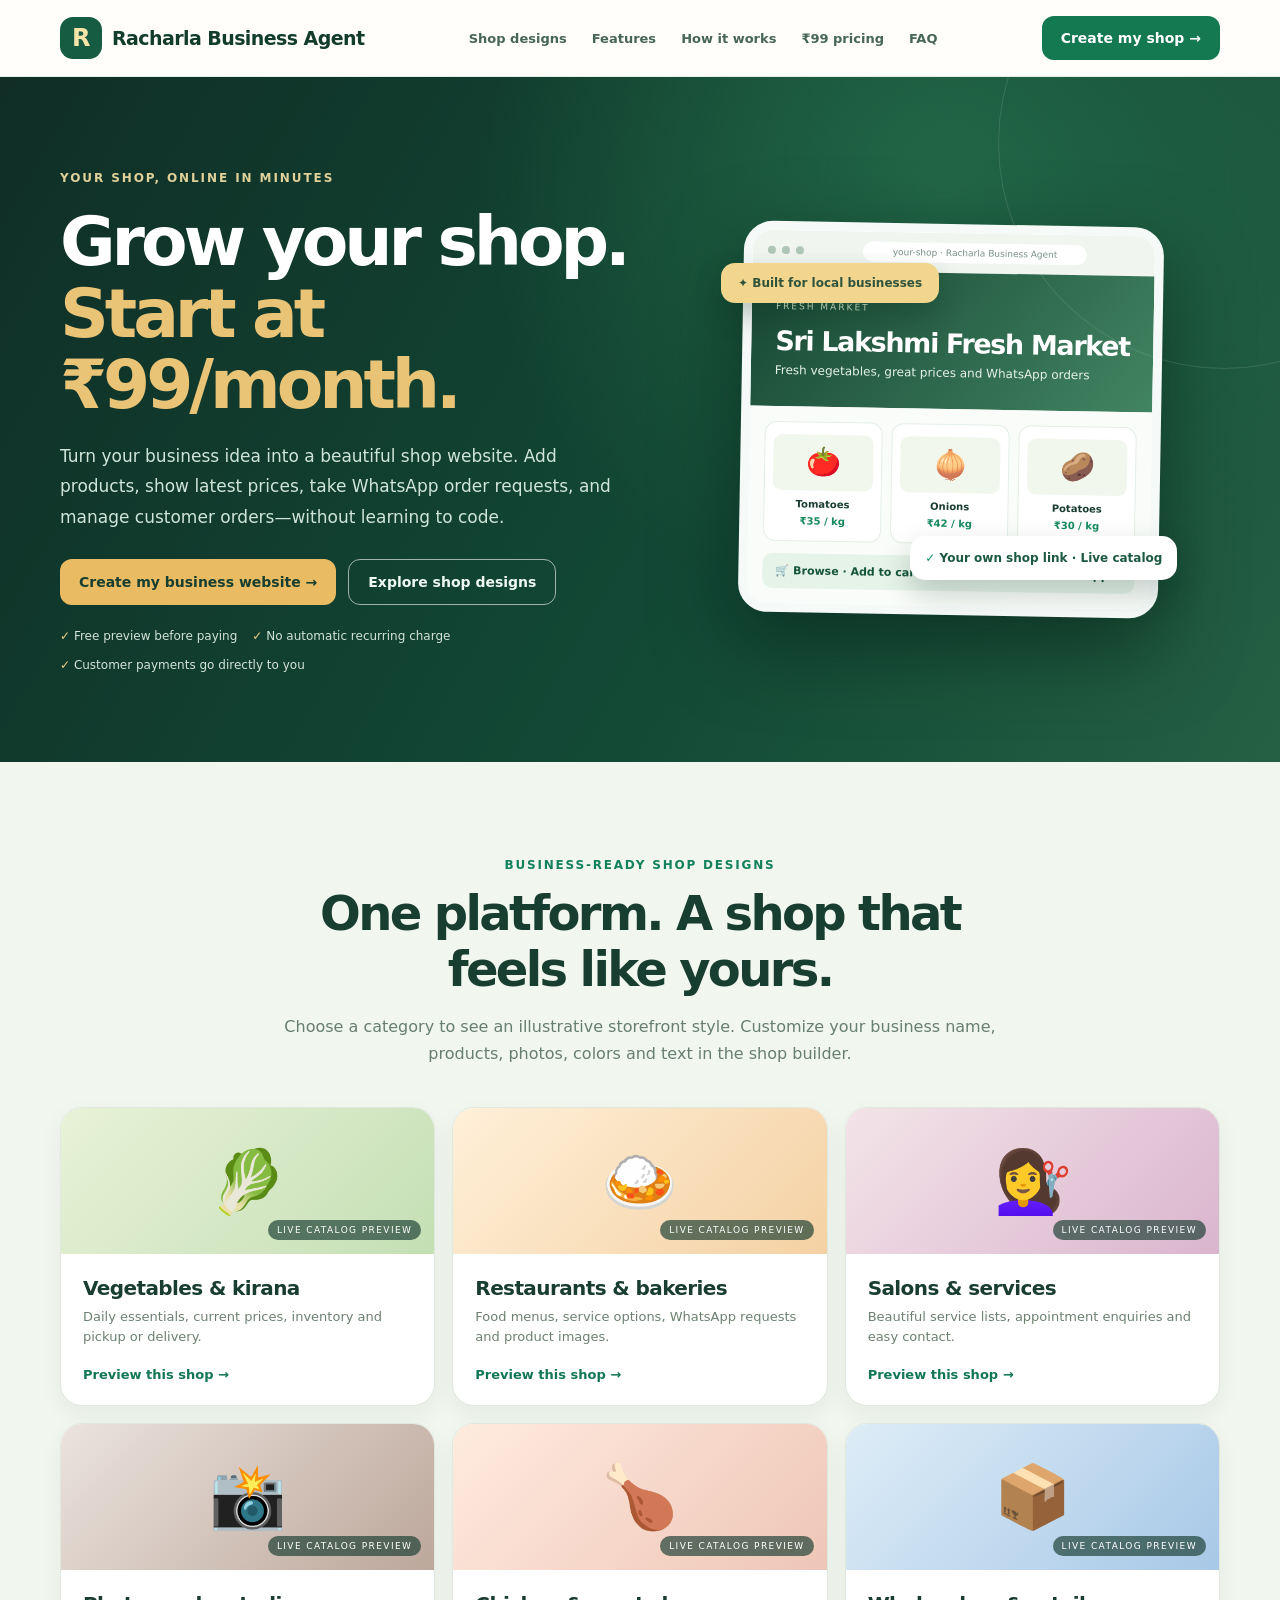
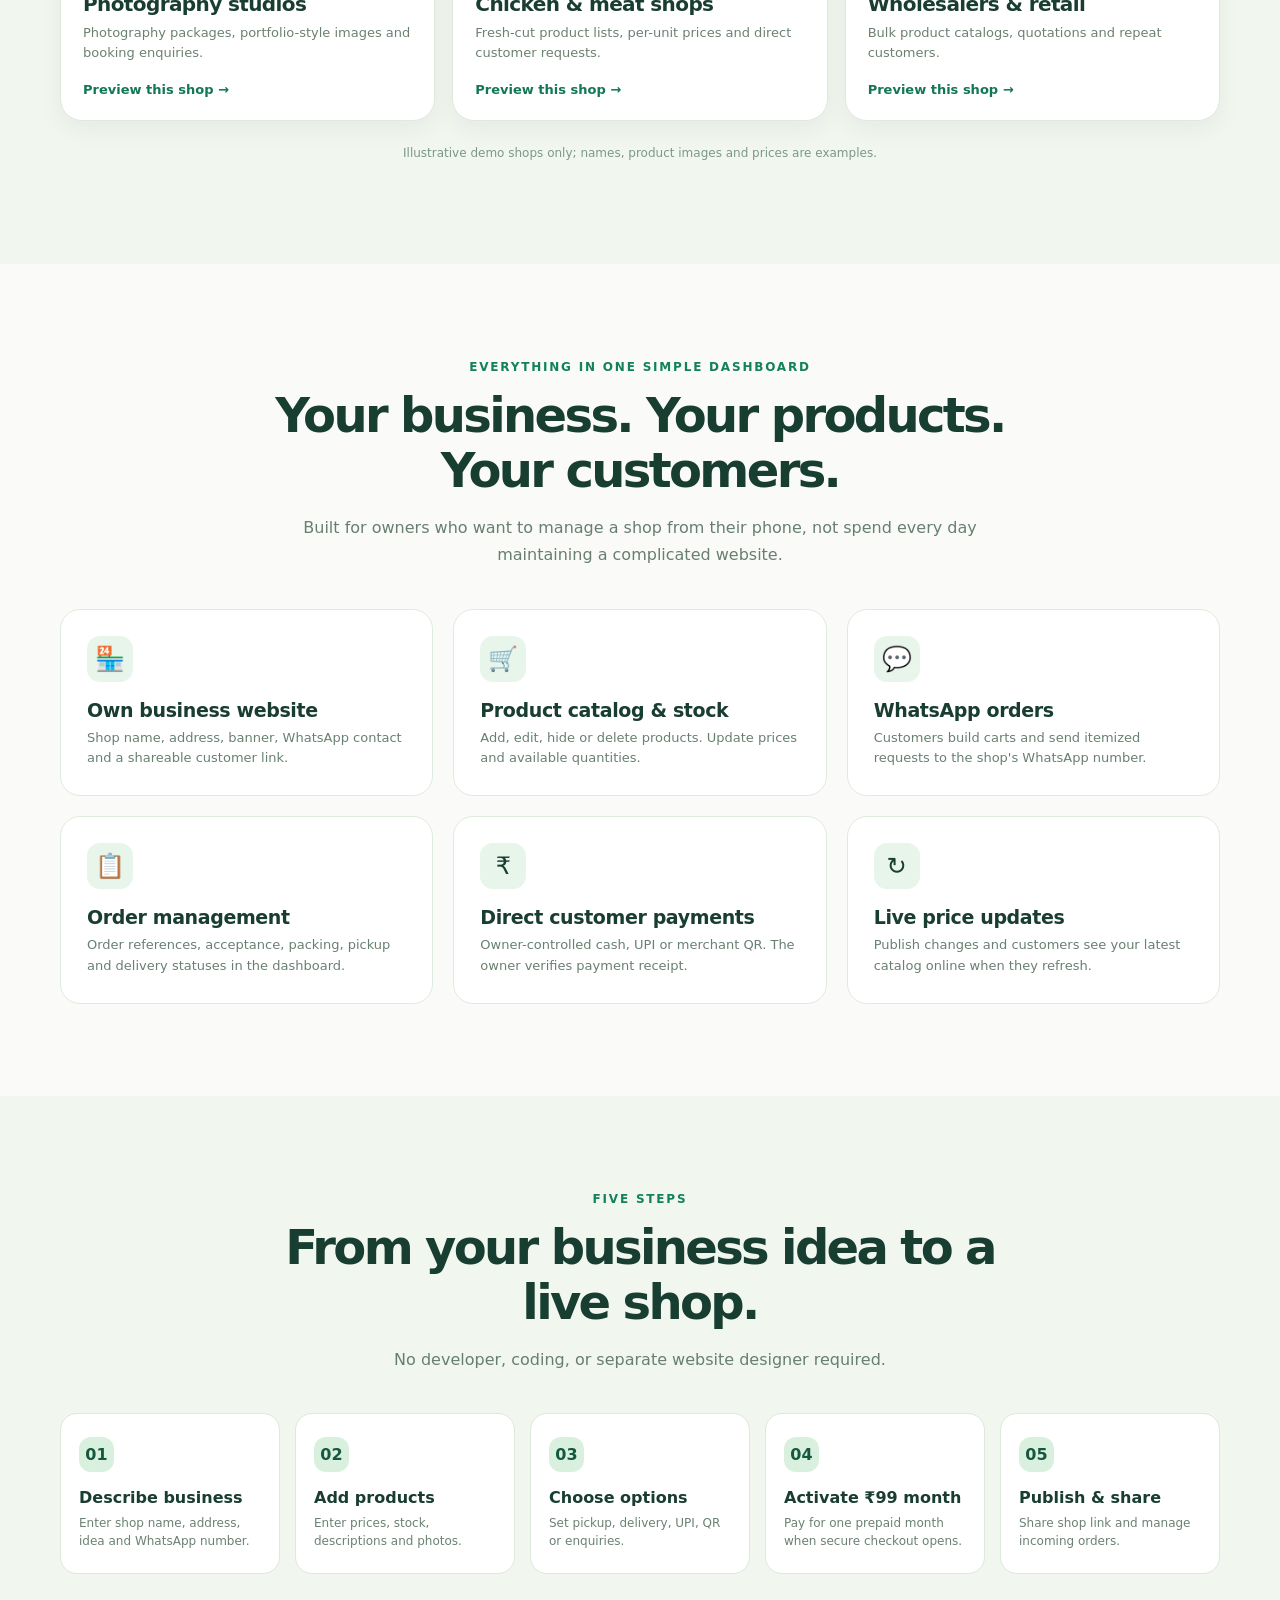
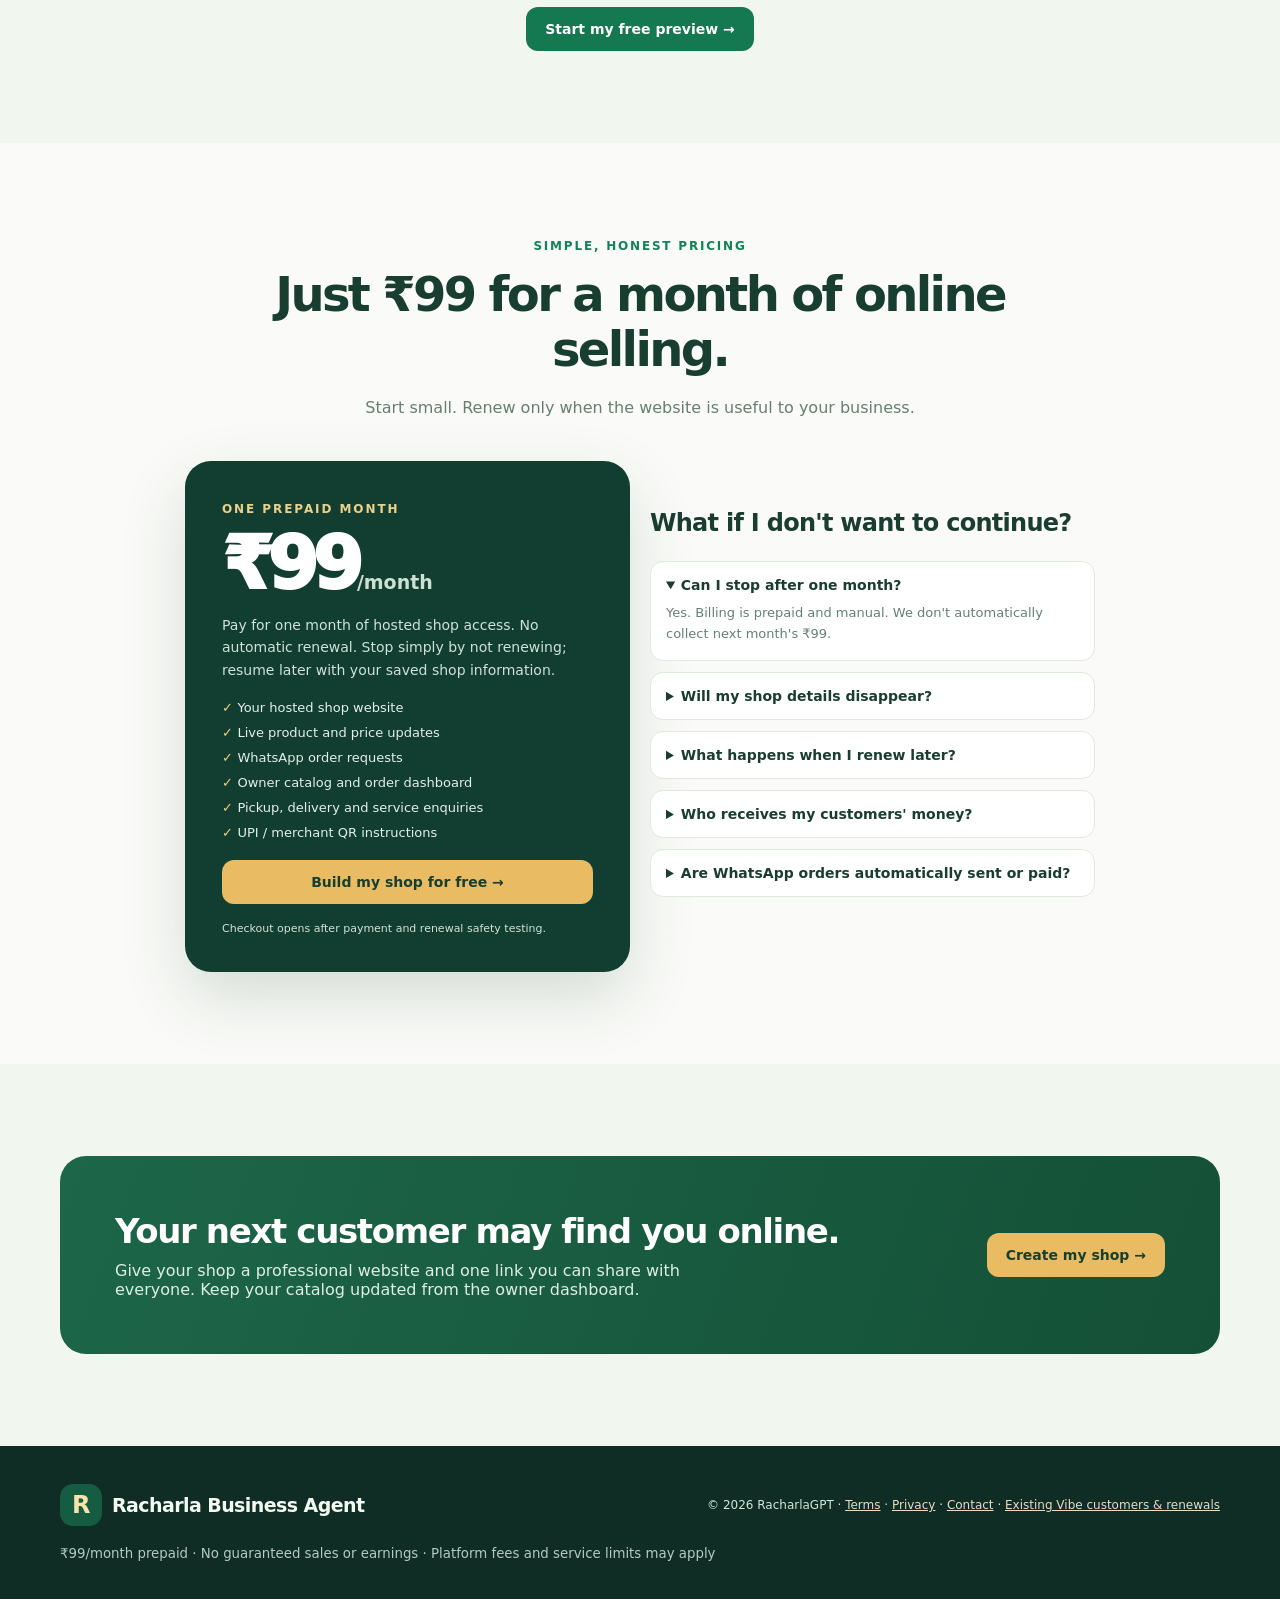
==== index.html @ 3a6ab0e2 "feat(vibe): dedicated ₹99/month Business Agent sales site with six shop design cards and preserved l" ====
<!doctype html>
<html lang="en"><head><meta charset="utf-8"><meta name="viewport" content="width=device-width,initial-scale=1">
<meta name="theme-color" content="#123b2b"><meta name="description" content="Create your own business website for ₹99 a month. Live product catalog, WhatsApp orders, owner dashboard and easy monthly renewal. Racharla Business Agent.">
<link rel="icon" type="image/svg+xml" href="assets/brand-mark.svg"><title>Racharla Business Agent · Your business online for ₹99/month</title>
<style>
:root{font-family:Inter,ui-sans-serif,system-ui,-apple-system,sans-serif;color:#193d31;background:#fafbf8}*{box-sizing:border-box}html{scroll-behavior:smooth}body{margin:0}button,input,a{font:inherit}button{cursor:pointer}a{color:inherit;text-decoration:none}button:focus-visible,a:focus-visible{outline:3px solid #208a64;outline-offset:3px}
.container{max-width:1210px;margin:0 auto;padding:0 25px}.topbar{position:sticky;top:0;z-index:20;background:#fffefcde;border-bottom:1px solid #e3eee4;backdrop-filter:blur(18px)}.nav{height:76px;display:flex;gap:23px;align-items:center;justify-content:space-between}.logo{display:flex;align-items:center;gap:10px;white-space:nowrap;font-weight:900;color:#123c2b;letter-spacing:-.03em;font-size:19px}.logo-mark{display:grid;place-items:center;width:42px;height:42px;border-radius:13px;background:#165c43;color:#f7e4a9;font-size:24px}.navlinks{display:flex;align-items:center;gap:25px;font-size:13px;font-weight:700;color:#476657}.navlinks a:hover{color:#127a56}.navcta,.btn{display:inline-flex;align-items:center;justify-content:center;gap:8px;border:0;border-radius:12px;background:#147851;color:white;font-size:14px;font-weight:850;padding:14px 19px;transition:transform .2s,background .2s}.btn:hover,.navcta:hover{transform:translateY(-2px);background:#0d6141}.btn.gold{background:#e9bc63;color:#173e2f}.btn.gold:hover{background:#f1cb7f}.btn.outline{background:transparent;color:#17583d;border:1px solid #a7caba}.btn.outline:hover{background:#eaf4eb}.btn.sm{padding:11px 16px}.mobile-details{display:none}.mobile-details summary{list-style:none;font-size:20px;cursor:pointer}.mobile-details summary::-webkit-details-marker{display:none}.mobile-details nav{position:absolute;right:15px;top:68px;background:white;box-shadow:0 20px 35px #133d261c;border-radius:14px;padding:15px;min-width:210px;display:grid;gap:14px}
.hero{overflow:hidden;background:radial-gradient(circle at 74% 15%,#226646 0%,transparent 42%),linear-gradient(120deg,#102e26,#124a36 60%,#256044);color:#fff;position:relative}.hero:after{content:"";position:absolute;width:450px;height:450px;border:1px solid #ffffff1e;border-radius:50%;right:-170px;top:-160px;pointer-events:none}.hero-layout{display:grid;grid-template-columns:1.04fr .96fr;align-items:center;gap:40px;padding-top:90px;padding-bottom:90px}.eyebrow{display:inline-block;font-size:12px;font-weight:900;letter-spacing:.16em;text-transform:uppercase;color:#dfd199}.hero h1{font-size:clamp(42px,5.3vw,76px);line-height:1.055;letter-spacing:-.06em;margin:20px 0}.hero h1 em{color:#e9c477;font-style:normal}.hero p{font-size:17px;line-height:1.8;color:#d0e5d9;max-width:555px}.hero-actions{display:flex;gap:12px;flex-wrap:wrap;margin:27px 0 24px}.hero-note{display:flex;gap:15px;flex-wrap:wrap;font-size:12px;color:#d3e3d9}.hero-note span:before{content:"✓ ";color:#ebd08e}.hero-panel{position:relative;max-width:530px;margin:auto}.preview-shell{background:#fff;border:9px solid #f5faf8;box-shadow:0 30px 80px #051d1690;border-radius:29px;overflow:hidden;color:#193d31;transform:rotate(1deg)}.browser{background:#f0f5ef;padding:10px 15px;display:flex;gap:6px;align-items:center}.dot{height:8px;width:8px;background:#b0c7b8;border-radius:50%}.url{margin:auto;background:white;color:#799188;border-radius:20px;font-size:9px;padding:5px 30px}.demo-top{padding:24px;background:linear-gradient(130deg,#174734,#428562);color:#fff}.demo-tag{font-size:9px;color:#d8eece;text-transform:uppercase;letter-spacing:2px}.demo-top h3{font-size:27px;margin:12px 0 4px;letter-spacing:-.05em}.demo-top p{font-size:12px;color:#e5f1e8;margin:0}.demo-body{padding:15px;background:#f9fcf8}.demo-row{display:grid;grid-template-columns:repeat(3,1fr);gap:9px}.demo-item{padding:12px 8px;background:#fff;border:1px solid #e4efe6;border-radius:12px;text-align:center;min-width:0}.demo-emoji{display:grid;place-items:center;font-size:28px;background:#f2f7ee;border-radius:9px;height:56px;margin-bottom:8px}.demo-item b{font-size:10px;display:block;white-space:nowrap;overflow:hidden;text-overflow:ellipsis}.demo-item small{font-size:10px;color:#168a5d;font-weight:800}.demo-cart{margin:12px 0 0;padding:11px 13px;display:flex;align-items:center;justify-content:space-between;background:#e6f3e9;border-radius:10px;color:#14543a;font-size:11px;font-weight:800}.float-pill{position:absolute;background:#fff;color:#1b5940;box-shadow:0 13px 30px #03241f35;border-radius:15px;padding:15px;font-size:12px;font-weight:850;right:-16px;bottom:35px}.float-pill b{color:#149263}.float-left{position:absolute;top:10%;left:-20px;background:#f2d68e;color:#30533c;border-radius:14px;padding:13px 17px;font-size:12px;font-weight:900;box-shadow:0 12px 26px #102c1c45}
.section{padding:92px 0}.section.alt{background:#f1f6ef}.section-head{text-align:center;max-width:760px;margin:0 auto 40px}.section-head small{font-size:12px;color:#12815c;font-weight:900;letter-spacing:.15em;text-transform:uppercase}.section-head h2{font-size:clamp(30px,4vw,48px);letter-spacing:-.055em;margin:13px 0;color:#183d31;line-height:1.15}.section-head p{font-size:16px;line-height:1.7;color:#677e70}.grid{display:grid;grid-template-columns:repeat(3,minmax(0,1fr));gap:17px}.category{background:white;border-radius:22px;border:1px solid #e0e9de;overflow:hidden;box-shadow:0 9px 24px #163d230d;transition:transform .2s,border-color .2s}.category:hover{transform:translateY(-3px);border-color:#93c5a6}.category-art{height:146px;display:grid;place-items:center;font-size:62px;position:relative}.category-art:after{position:absolute;content:"LIVE CATALOG PREVIEW";font-size:9px;letter-spacing:1.4px;color:#fff;background:#183d31aa;bottom:14px;right:13px;border-radius:20px;padding:5px 9px}.category-art.kirana{background:linear-gradient(135deg,#e8f2d8,#c4dfb4)}.category-art.food{background:linear-gradient(135deg,#fff0d9,#f4d1a3)}.category-art.salon{background:linear-gradient(135deg,#f3e4e8,#dab5ce)}.category-art.photo{background:linear-gradient(135deg,#ebe3dd,#bca79b)}.category-art.meat{background:linear-gradient(135deg,#ffebdf,#eec6b7)}.category-art.wholesale{background:linear-gradient(135deg,#deedf7,#a7c8e7)}.category-info{padding:22px}.category-info h3{margin:0 0 7px;font-size:20px;letter-spacing:-.03em}.category-info p{margin:0 0 16px;font-size:13px;color:#6c8170;line-height:1.55}.category-info button{border:0;background:transparent;padding:0;color:#127753;font-size:13px;font-weight:850}.category-info button:hover{text-decoration:underline}
.features{display:grid;grid-template-columns:repeat(3,minmax(0,1fr));gap:20px}.feature{background:#fff;padding:26px;border-radius:20px;border:1px solid #dfebdf}.icon{width:46px;height:46px;display:grid;place-items:center;background:#e8f5eb;border-radius:13px;font-size:24px}.feature h3{margin:17px 0 7px;font-size:19px;letter-spacing:-.02em}.feature p{margin:0;color:#688071;font-size:13px;line-height:1.6}.steps{display:grid;grid-template-columns:repeat(5,minmax(0,1fr));gap:15px}.step{border:1px solid #dce9dc;padding:23px 18px;background:#fff;border-radius:17px}.number{display:grid;place-items:center;width:35px;height:35px;border-radius:12px;background:#d9f0df;color:#15583d;font-weight:900}.step h3{margin:16px 0 7px;font-size:16px}.step p{margin:0;color:#6b8172;font-size:12px;line-height:1.5}.price-wrap{max-width:910px;margin:auto;display:grid;grid-template-columns:1fr 1fr;gap:20px;align-items:stretch}.price-card{background:#123e31;border-radius:26px;padding:37px;color:white;box-shadow:0 25px 65px #14372328}.price-card .eyebrow{color:#ead18c}.amount{font-size:73px;font-weight:950;letter-spacing:-.08em;margin:10px 0 5px;line-height:1}.amount small{font-size:19px;font-weight:700;color:#cce0d3;letter-spacing:0}.price-card p{color:#cfe2d8;font-size:14px;line-height:1.6}.price-card .btn{width:100%;margin:20px 0 6px}.price-card ul{margin:19px 0 0;padding:0;list-style:none;display:grid;gap:10px;font-size:13px;color:#e3f0e8}.price-card li:before{content:"✓ ";color:#efcf7d;font-weight:900}.price-right{padding:24px 0}.price-right h3{font-size:24px;letter-spacing:-.03em}.faq{display:grid;gap:11px}.faq details{background:#fff;border:1px solid #dfe9dc;border-radius:13px;padding:15px}.faq summary{cursor:pointer;font-size:14px;font-weight:800}.faq p{font-size:13px;color:#668074;line-height:1.65;margin:9px 0 0}.callout{background:linear-gradient(110deg,#1d664a,#145036);padding:55px;border-radius:26px;color:#fff;display:flex;align-items:center;justify-content:space-between;gap:25px}.callout h2{font-size:34px;letter-spacing:-.04em;margin:0 0 10px}.callout p{color:#e0eee5;margin:0;max-width:590px}.footer{background:#0f2d24;color:#d2e5d8;padding:38px 0}.footer .container{display:flex;justify-content:space-between;align-items:center;gap:20px;flex-wrap:wrap}.footer small{color:#b6cabf}.footer a{text-decoration:underline;color:#ebdbc0}.tiny{font-size:12px}.display-caption{font-size:12px;color:#7c9888;text-align:center;margin-top:25px}
@media(max-width:950px){.hero-layout{grid-template-columns:1fr;gap:30px}.hero-panel{max-width:480px}.float-left{left:0}.float-pill{right:0}.steps{grid-template-columns:repeat(3,1fr)}.navlinks{gap:14px}}@media(max-width:650px){.container{padding:0 18px}.nav{height:68px}.navlinks,.nav>.navcta{display:none}.mobile-details{display:block}.hero-layout{padding:65px 0}.hero h1{font-size:44px}.hero p{font-size:15px}.preview-shell{transform:none}.float-pill,.float-left{display:none}.section{padding:65px 0}.grid,.features,.price-wrap{grid-template-columns:1fr}.steps{grid-template-columns:repeat(2,1fr)}.callout{padding:30px;display:grid}.category-art{height:135px}.price-wrap{gap:6px}.price-right{padding:25px 0}.logo{font-size:16px}.hero-actions .btn{flex:1;min-width:160px}}
</style></head><body>
<header class="topbar"><div class="container nav">
<a href="#home" class="logo" aria-label="Racharla Business Agent home"><span class="logo-mark">R</span><span>Racharla <b>Business Agent</b></span></a>
<nav class="navlinks" aria-label="Main"><a href="#designs">Shop designs</a><a href="#features">Features</a><a href="#how">How it works</a><a href="#price">₹99 pricing</a><a href="#faq">FAQ</a></nav>
<a class="navcta" href="business-agent/monthly.html">Create my shop →</a>
<details class="mobile-details"><summary aria-label="Open navigation">☰</summary><nav><a href="#designs">Shop designs</a><a href="#features">Features</a><a href="#how">How it works</a><a href="#price">₹99 pricing</a><a class="btn sm" href="business-agent/monthly.html">Build my shop</a></nav></details>
</div></header>
<main>
<section id="home" class="hero"><div class="container hero-layout">
<div><div class="eyebrow">Your shop, online in minutes</div><h1>Grow your shop.<br><em>Start at ₹99/month.</em></h1>
<p>Turn your business idea into a beautiful shop website. Add products, show latest prices, take WhatsApp order requests, and manage customer orders—without learning to code.</p>
<div class="hero-actions"><a class="btn gold" href="business-agent/monthly.html">Create my business website →</a><a class="btn outline" style="color:#eef9f3;border-color:#ffffff99" href="#designs">Explore shop designs</a></div>
<div class="hero-note"><span>Free preview before paying</span><span>No automatic recurring charge</span><span>Customer payments go directly to you</span></div>
</div><div class="hero-panel" aria-label="Illustrative Racharla shop website preview">
<div class="preview-shell"><div class="browser"><span class="dot"></span><span class="dot"></span><span class="dot"></span><span class="url">your-shop · Racharla Business Agent</span></div>
<div class="demo-top"><span class="demo-tag" id="sampleTag">Fresh market</span><h3 id="sampleName">Sri Lakshmi Fresh Market</h3><p id="sampleTagline">Fresh vegetables, great prices and WhatsApp orders</p></div>
<div class="demo-body"><div class="demo-row" id="sampleProducts"><div class="demo-item"><span class="demo-emoji">🍅</span><b>Tomatoes</b><small>₹35 / kg</small></div><div class="demo-item"><span class="demo-emoji">🧅</span><b>Onions</b><small>₹42 / kg</small></div><div class="demo-item"><span class="demo-emoji">🥔</span><b>Potatoes</b><small>₹30 / kg</small></div></div><div class="demo-cart"><span>🛒 Browse · Add to cart</span><span>Order via WhatsApp ✓</span></div></div></div>
<div class="float-left">✦ Built for local businesses</div><div class="float-pill"><b>✓</b> Your own shop link · Live catalog</div></div>
</div></section>
<section class="section alt" id="designs"><div class="container"><div class="section-head"><small>Business-ready shop designs</small><h2>One platform. A shop that feels like yours.</h2><p>Choose a category to see an illustrative storefront style. Customize your business name, products, photos, colors and text in the shop builder.</p></div>
<div class="grid">
<article class="category"><div class="category-art kirana">🥬</div><div class="category-info"><h3>Vegetables & kirana</h3><p>Daily essentials, current prices, inventory and pickup or delivery.</p><button data-sample="kirana">Preview this shop →</button></div></article>
<article class="category"><div class="category-art food">🍛</div><div class="category-info"><h3>Restaurants & bakeries</h3><p>Food menus, service options, WhatsApp requests and product images.</p><button data-sample="food">Preview this shop →</button></div></article>
<article class="category"><div class="category-art salon">💇‍♀️</div><div class="category-info"><h3>Salons & services</h3><p>Beautiful service lists, appointment enquiries and easy contact.</p><button data-sample="salon">Preview this shop →</button></div></article>
<article class="category"><div class="category-art photo">📸</div><div class="category-info"><h3>Photography studios</h3><p>Photography packages, portfolio-style images and booking enquiries.</p><button data-sample="photo">Preview this shop →</button></div></article>
<article class="category"><div class="category-art meat">🍗</div><div class="category-info"><h3>Chicken & meat shops</h3><p>Fresh-cut product lists, per-unit prices and direct customer requests.</p><button data-sample="meat">Preview this shop →</button></div></article>
<article class="category"><div class="category-art wholesale">📦</div><div class="category-info"><h3>Wholesalers & retail</h3><p>Bulk product catalogs, quotations and repeat customers.</p><button data-sample="wholesale">Preview this shop →</button></div></article>
</div><p class="display-caption">Illustrative demo shops only; names, product images and prices are examples.</p></div></section>
<section id="features" class="section"><div class="container"><div class="section-head"><small>Everything in one simple dashboard</small><h2>Your business. Your products. Your customers.</h2><p>Built for owners who want to manage a shop from their phone, not spend every day maintaining a complicated website.</p></div>
<div class="features">
<div class="feature"><span class="icon">🏪</span><h3>Own business website</h3><p>Shop name, address, banner, WhatsApp contact and a shareable customer link.</p></div>
<div class="feature"><span class="icon">🛒</span><h3>Product catalog & stock</h3><p>Add, edit, hide or delete products. Update prices and available quantities.</p></div>
<div class="feature"><span class="icon">💬</span><h3>WhatsApp orders</h3><p>Customers build carts and send itemized requests to the shop's WhatsApp number.</p></div>
<div class="feature"><span class="icon">📋</span><h3>Order management</h3><p>Order references, acceptance, packing, pickup and delivery statuses in the dashboard.</p></div>
<div class="feature"><span class="icon">₹</span><h3>Direct customer payments</h3><p>Owner-controlled cash, UPI or merchant QR. The owner verifies payment receipt.</p></div>
<div class="feature"><span class="icon">↻</span><h3>Live price updates</h3><p>Publish changes and customers see your latest catalog online when they refresh.</p></div>
</div></div></section>
<section class="section alt" id="how"><div class="container"><div class="section-head"><small>Five steps</small><h2>From your business idea to a live shop.</h2><p>No developer, coding, or separate website designer required.</p></div>
<div class="steps">
<div class="step"><span class="number">01</span><h3>Describe business</h3><p>Enter shop name, address, idea and WhatsApp number.</p></div>
<div class="step"><span class="number">02</span><h3>Add products</h3><p>Enter prices, stock, descriptions and photos.</p></div>
<div class="step"><span class="number">03</span><h3>Choose options</h3><p>Set pickup, delivery, UPI, QR or enquiries.</p></div>
<div class="step"><span class="number">04</span><h3>Activate ₹99 month</h3><p>Pay for one prepaid month when secure checkout opens.</p></div>
<div class="step"><span class="number">05</span><h3>Publish & share</h3><p>Share shop link and manage incoming orders.</p></div>
</div><div style="text-align:center;margin-top:33px"><a class="btn" href="business-agent/monthly.html">Start my free preview →</a></div></div></section>
<section class="section" id="price"><div class="container"><div class="section-head"><small>Simple, honest pricing</small><h2>Just ₹99 for a month of online selling.</h2><p>Start small. Renew only when the website is useful to your business.</p></div>
<div class="price-wrap"><div class="price-card"><span class="eyebrow">One prepaid month</span><div class="amount">₹99<small>/month</small></div><p>Pay for one month of hosted shop access. No automatic renewal. Stop simply by not renewing; resume later with your saved shop information.</p><ul><li>Your hosted shop website</li><li>Live product and price updates</li><li>WhatsApp order requests</li><li>Owner catalog and order dashboard</li><li>Pickup, delivery and service enquiries</li><li>UPI / merchant QR instructions</li></ul>
<a class="btn gold" href="business-agent/monthly.html">Build my shop for free →</a><small style="display:block;color:#d4e2d7;font-size:11px;margin-top:12px">Checkout opens after payment and renewal safety testing.</small></div>
<div class="price-right"><h3>What if I don't want to continue?</h3><div class="faq">
<details open><summary>Can I stop after one month?</summary><p>Yes. Billing is prepaid and manual. We don't automatically collect next month's ₹99.</p></details>
<details><summary>Will my shop details disappear?</summary><p>No. Your business details and catalog remain saved for reactivation. Public ordering pauses after the paid period expires.</p></details>
<details><summary>What happens when I renew later?</summary><p>Sign into the same account, pay for another month and publish your existing shop again. You do not need to recreate the catalog.</p></details>
<details><summary>Who receives my customers' money?</summary><p>Your customers pay you directly using your own UPI, merchant QR or enabled cash option. Racharla does not process these shop payments.</p></details>
<details><summary>Are WhatsApp orders automatically sent or paid?</summary><p>No. Customers must press Send in WhatsApp. You confirm the order and any UPI or cash payment yourself.</p></details>
</div></div></div></div></section>
<section class="section alt" id="faq"><div class="container"><div class="callout"><div><h2>Your next customer may find you online.</h2><p>Give your shop a professional website and one link you can share with everyone. Keep your catalog updated from the owner dashboard.</p></div><a class="btn gold" href="business-agent/monthly.html">Create my shop →</a></div></div></section>
</main>
<footer class="footer"><div class="container"><div class="logo" style="color:#f3faf2"><span class="logo-mark">R</span> Racharla Business Agent</div><div class="tiny">© 2026 RacharlaGPT · <a href="terms.html">Terms</a> · <a href="privacy.html">Privacy</a> · <a href="contact.html">Contact</a> · <a href="legacy.html#orders">Existing Vibe customers & renewals</a></div><small>₹99/month prepaid · No guaranteed sales or earnings · Platform fees and service limits may apply</small></div></footer>
<script>
const demo={kirana:["Fresh market","Sri Lakshmi Fresh Market","Fresh vegetables and daily essentials",[["🍅","Tomatoes","₹35 / kg"],["🧅","Onions","₹42 / kg"],["🥔","Potatoes","₹30 / kg"]],["#174734","#428562"]],food:["Fresh kitchen","Tasty Corner Restaurant","Fresh meals, ready when you are",[["🍛","Veg Thali","₹120"],["🍜","Noodles","₹95"],["🥘","Biryani","₹180"]],["#6a3521","#d07b41"]],salon:["Beauty studio","Glow & Grace Salon","Beauty services and appointments",[["💇","Haircut","₹350"],["💅","Manicure","₹550"],["💆","Facial","₹899"]],["#61405b","#ba82a5"]],photo:["Photography studio","Moments & Light Studio","Photography packages and bookings",[["📷","Portrait","₹2,500"],["💍","Wedding","Enquire"],["🎂","Events","Enquire"]],["#272126","#836b57"]],meat:["Fresh cuts","Farm Fresh Meat Shop","Quality meats and easy pickup",[["🍗","Chicken","₹250 / kg"],["🥩","Mutton","₹900 / kg"],["🥚","Eggs","₹75"]],["#642c23","#bd7663"]],wholesale:["Bulk orders","Apex Wholesale","Wholesale supplies for local retailers",[["📦","Rice bag","Enquire"],["🥫","Groceries","Enquire"],["🏬","Supplies","Enquire"]],["#183e63","#4c7da1"]]};
document.querySelectorAll("[data-sample]").forEach(button=>button.addEventListener("click",()=>{const d=demo[button.dataset.sample];document.getElementById("sampleTag").textContent=d[0];document.getElementById("sampleName").textContent=d[1];document.getElementById("sampleTagline").textContent=d[2];const banner=document.querySelector(".demo-top");banner.style.background="linear-gradient(130deg,"+d[4][0]+","+d[4][1]+")";document.getElementById("sampleProducts").replaceChildren(...d[3].map(p=>{const card=document.createElement("div");card.className="demo-item";const icon=document.createElement("span");icon.className="demo-emoji";icon.textContent=p[0];const name=document.createElement("b");name.textContent=p[1];const price=document.createElement("small");price.textContent=p[2];card.append(icon,name,price);return card}));document.querySelector(".hero-panel").scrollIntoView({behavior:"smooth",block:"center"})}));
const legacyHashes=new Set(["books","images","business","songs","prompts","creator","websites","orders","admin"]);const hash=location.hash.slice(1);if(legacyHashes.has(hash))location.replace("legacy.html"+location.hash);
</script></body></html>
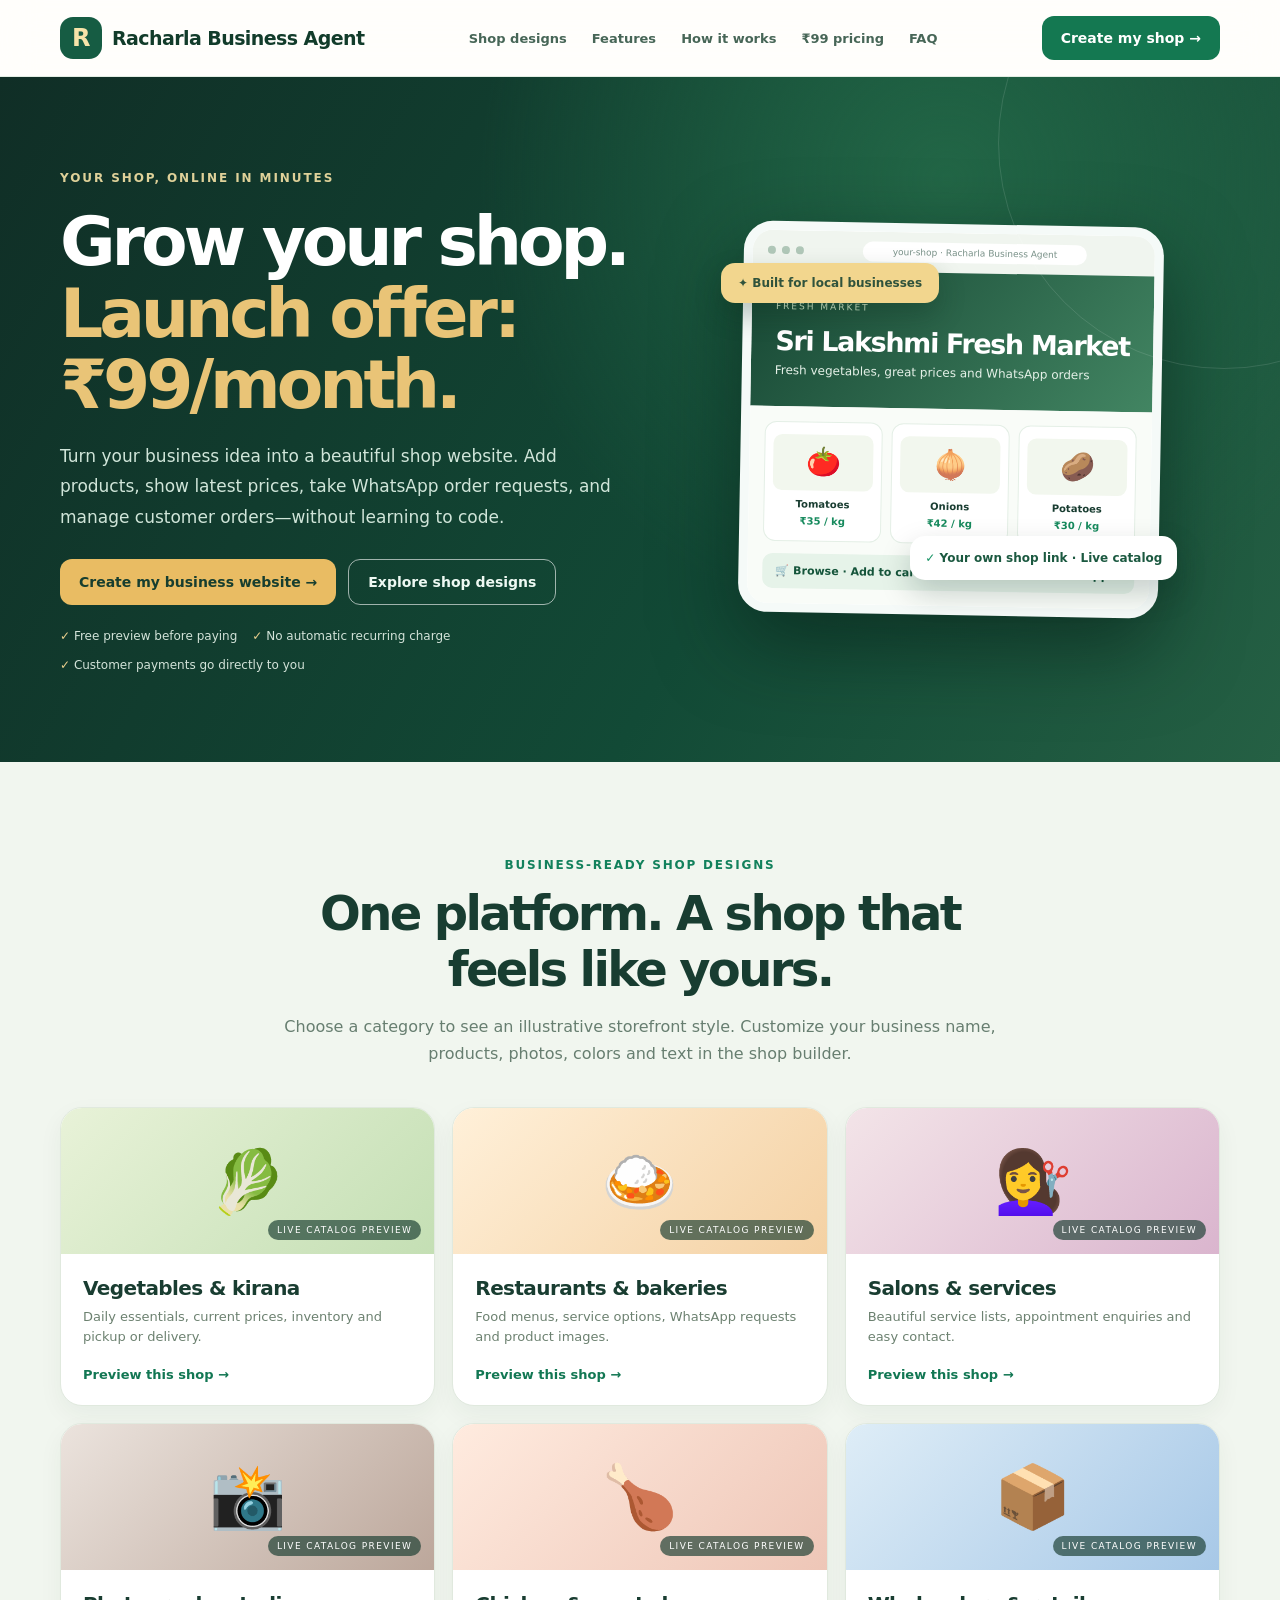
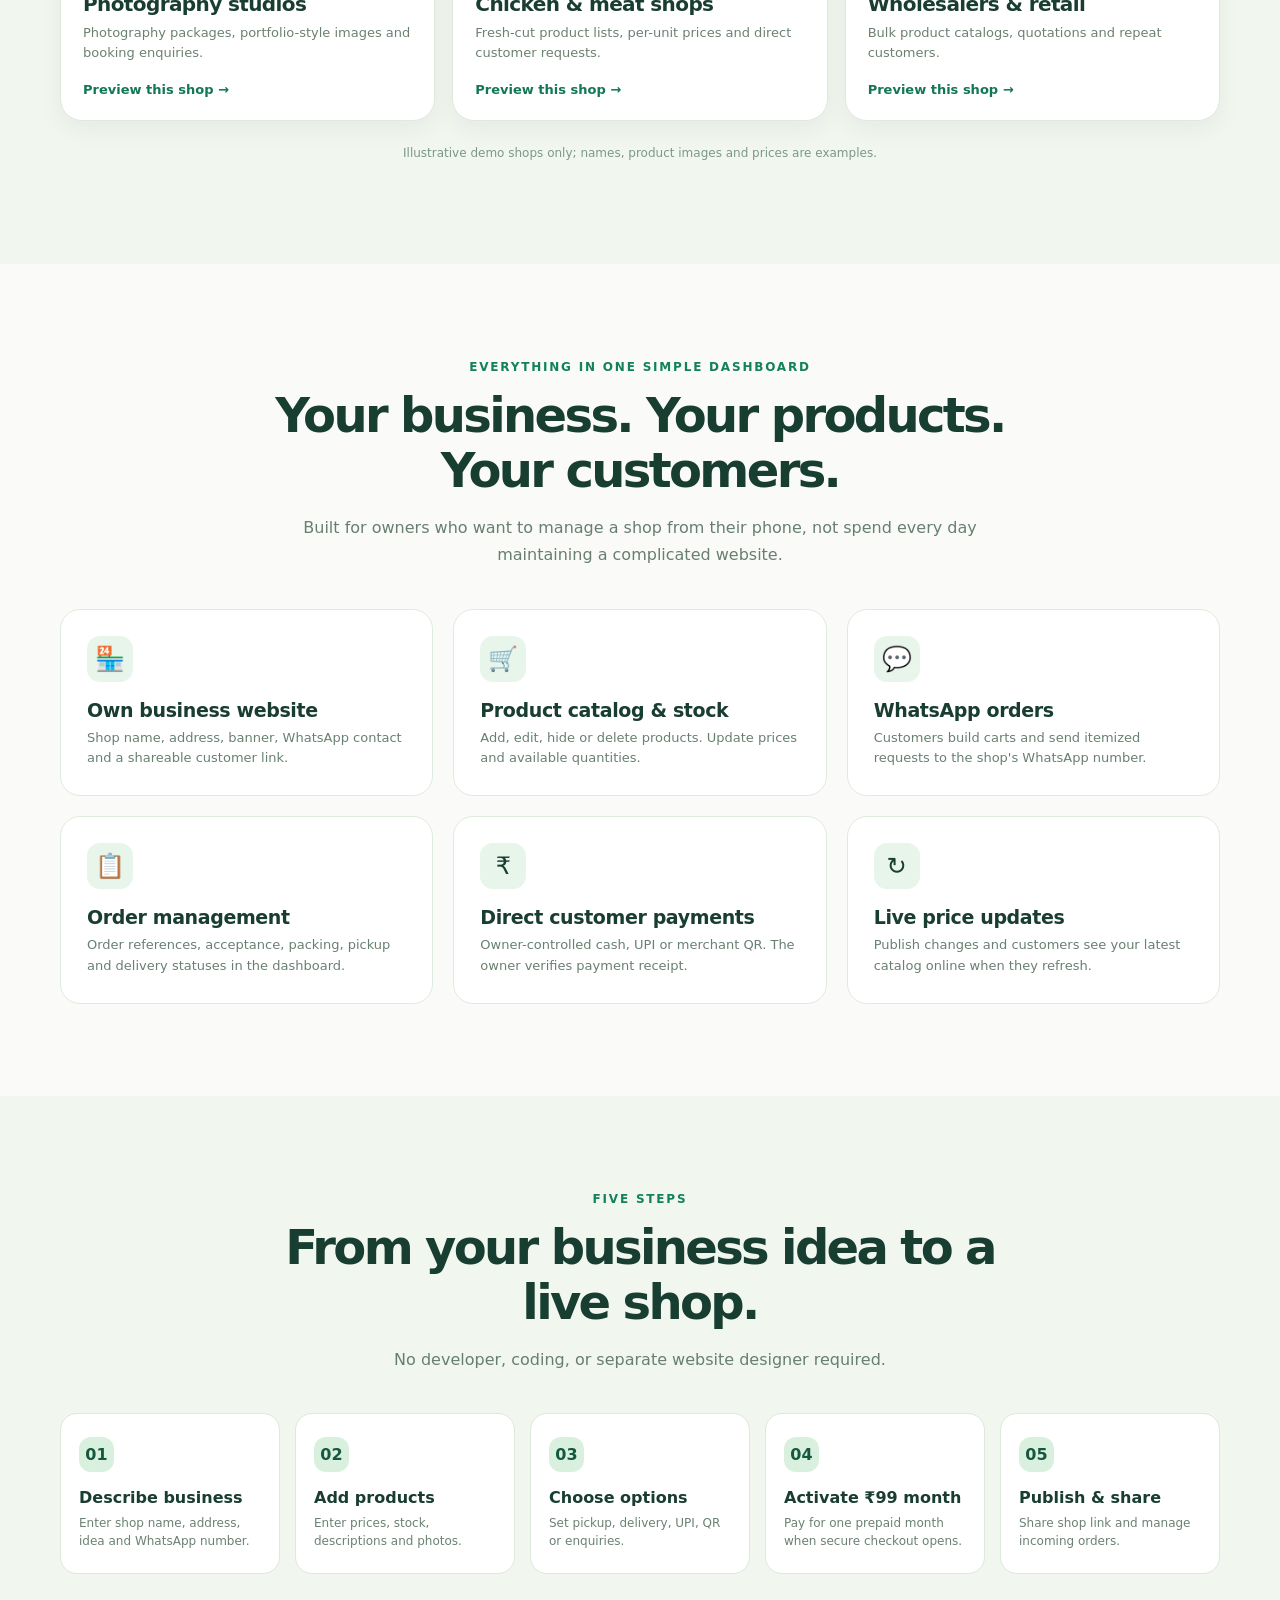
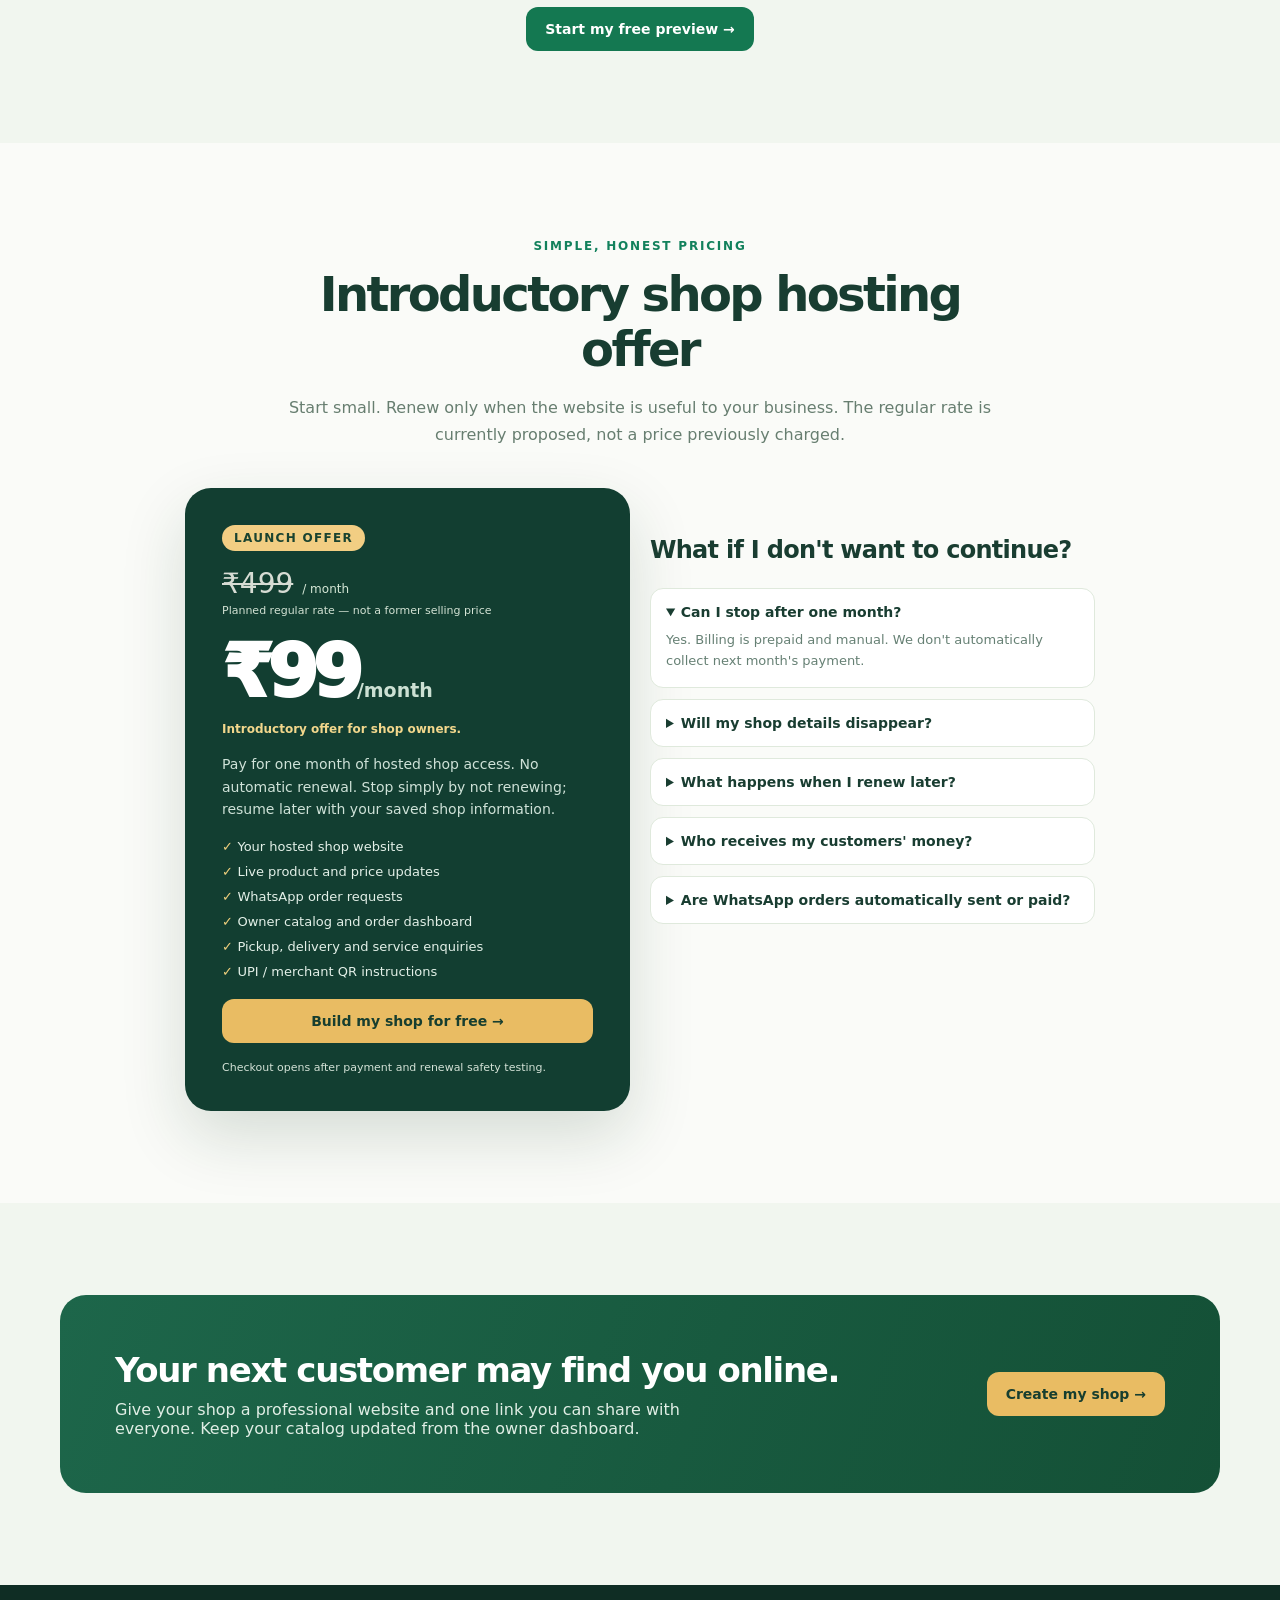
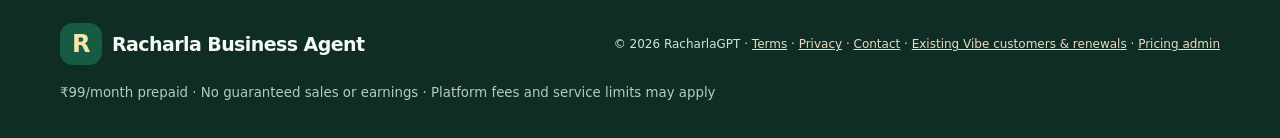
==== commit 70982e8b: "feat(agent): premium ₹499 planned comparison, ₹99 launch offer and dynamic public pricing from admin" ====
--- a/index.html
+++ b/index.html
@@ -9,7 +9,7 @@
 .section{padding:92px 0}.section.alt{background:#f1f6ef}.section-head{text-align:center;max-width:760px;margin:0 auto 40px}.section-head small{font-size:12px;color:#12815c;font-weight:900;letter-spacing:.15em;text-transform:uppercase}.section-head h2{font-size:clamp(30px,4vw,48px);letter-spacing:-.055em;margin:13px 0;color:#183d31;line-height:1.15}.section-head p{font-size:16px;line-height:1.7;color:#677e70}.grid{display:grid;grid-template-columns:repeat(3,minmax(0,1fr));gap:17px}.category{background:white;border-radius:22px;border:1px solid #e0e9de;overflow:hidden;box-shadow:0 9px 24px #163d230d;transition:transform .2s,border-color .2s}.category:hover{transform:translateY(-3px);border-color:#93c5a6}.category-art{height:146px;display:grid;place-items:center;font-size:62px;position:relative}.category-art:after{position:absolute;content:"LIVE CATALOG PREVIEW";font-size:9px;letter-spacing:1.4px;color:#fff;background:#183d31aa;bottom:14px;right:13px;border-radius:20px;padding:5px 9px}.category-art.kirana{background:linear-gradient(135deg,#e8f2d8,#c4dfb4)}.category-art.food{background:linear-gradient(135deg,#fff0d9,#f4d1a3)}.category-art.salon{background:linear-gradient(135deg,#f3e4e8,#dab5ce)}.category-art.photo{background:linear-gradient(135deg,#ebe3dd,#bca79b)}.category-art.meat{background:linear-gradient(135deg,#ffebdf,#eec6b7)}.category-art.wholesale{background:linear-gradient(135deg,#deedf7,#a7c8e7)}.category-info{padding:22px}.category-info h3{margin:0 0 7px;font-size:20px;letter-spacing:-.03em}.category-info p{margin:0 0 16px;font-size:13px;color:#6c8170;line-height:1.55}.category-info button{border:0;background:transparent;padding:0;color:#127753;font-size:13px;font-weight:850}.category-info button:hover{text-decoration:underline}
 .features{display:grid;grid-template-columns:repeat(3,minmax(0,1fr));gap:20px}.feature{background:#fff;padding:26px;border-radius:20px;border:1px solid #dfebdf}.icon{width:46px;height:46px;display:grid;place-items:center;background:#e8f5eb;border-radius:13px;font-size:24px}.feature h3{margin:17px 0 7px;font-size:19px;letter-spacing:-.02em}.feature p{margin:0;color:#688071;font-size:13px;line-height:1.6}.steps{display:grid;grid-template-columns:repeat(5,minmax(0,1fr));gap:15px}.step{border:1px solid #dce9dc;padding:23px 18px;background:#fff;border-radius:17px}.number{display:grid;place-items:center;width:35px;height:35px;border-radius:12px;background:#d9f0df;color:#15583d;font-weight:900}.step h3{margin:16px 0 7px;font-size:16px}.step p{margin:0;color:#6b8172;font-size:12px;line-height:1.5}.price-wrap{max-width:910px;margin:auto;display:grid;grid-template-columns:1fr 1fr;gap:20px;align-items:stretch}.price-card{background:#123e31;border-radius:26px;padding:37px;color:white;box-shadow:0 25px 65px #14372328}.price-card .eyebrow{color:#ead18c}.amount{font-size:73px;font-weight:950;letter-spacing:-.08em;margin:10px 0 5px;line-height:1}.amount small{font-size:19px;font-weight:700;color:#cce0d3;letter-spacing:0}.price-card p{color:#cfe2d8;font-size:14px;line-height:1.6}.price-card .btn{width:100%;margin:20px 0 6px}.price-card ul{margin:19px 0 0;padding:0;list-style:none;display:grid;gap:10px;font-size:13px;color:#e3f0e8}.price-card li:before{content:"✓ ";color:#efcf7d;font-weight:900}.price-right{padding:24px 0}.price-right h3{font-size:24px;letter-spacing:-.03em}.faq{display:grid;gap:11px}.faq details{background:#fff;border:1px solid #dfe9dc;border-radius:13px;padding:15px}.faq summary{cursor:pointer;font-size:14px;font-weight:800}.faq p{font-size:13px;color:#668074;line-height:1.65;margin:9px 0 0}.callout{background:linear-gradient(110deg,#1d664a,#145036);padding:55px;border-radius:26px;color:#fff;display:flex;align-items:center;justify-content:space-between;gap:25px}.callout h2{font-size:34px;letter-spacing:-.04em;margin:0 0 10px}.callout p{color:#e0eee5;margin:0;max-width:590px}.footer{background:#0f2d24;color:#d2e5d8;padding:38px 0}.footer .container{display:flex;justify-content:space-between;align-items:center;gap:20px;flex-wrap:wrap}.footer small{color:#b6cabf}.footer a{text-decoration:underline;color:#ebdbc0}.tiny{font-size:12px}.display-caption{font-size:12px;color:#7c9888;text-align:center;margin-top:25px}
 @media(max-width:950px){.hero-layout{grid-template-columns:1fr;gap:30px}.hero-panel{max-width:480px}.float-left{left:0}.float-pill{right:0}.steps{grid-template-columns:repeat(3,1fr)}.navlinks{gap:14px}}@media(max-width:650px){.container{padding:0 18px}.nav{height:68px}.navlinks,.nav>.navcta{display:none}.mobile-details{display:block}.hero-layout{padding:65px 0}.hero h1{font-size:44px}.hero p{font-size:15px}.preview-shell{transform:none}.float-pill,.float-left{display:none}.section{padding:65px 0}.grid,.features,.price-wrap{grid-template-columns:1fr}.steps{grid-template-columns:repeat(2,1fr)}.callout{padding:30px;display:grid}.category-art{height:135px}.price-wrap{gap:6px}.price-right{padding:25px 0}.logo{font-size:16px}.hero-actions .btn{flex:1;min-width:160px}}
-</style></head><body>
+ .price-card .eyebrow{border-radius:30px;background:#f2ce83;color:#194330;padding:6px 12px;letter-spacing:1.3px}.price-card .amount{margin:18px 0 10px}#comparisonRow[hidden]{display:none!important}</style></head><body>
 <header class="topbar"><div class="container nav">
 <a href="#home" class="logo" aria-label="Racharla Business Agent home"><span class="logo-mark">R</span><span>Racharla <b>Business Agent</b></span></a>
 <nav class="navlinks" aria-label="Main"><a href="#designs">Shop designs</a><a href="#features">Features</a><a href="#how">How it works</a><a href="#price">₹99 pricing</a><a href="#faq">FAQ</a></nav>
@@ -18,7 +18,7 @@
 </div></header>
 <main>
 <section id="home" class="hero"><div class="container hero-layout">
-<div><div class="eyebrow">Your shop, online in minutes</div><h1>Grow your shop.<br><em>Start at ₹99/month.</em></h1>
+<div><div class="eyebrow">Your shop, online in minutes</div><h1>Grow your shop.<br><em>Launch offer: <span data-price-current>₹99</span>/month.</em></h1>
 <p>Turn your business idea into a beautiful shop website. Add products, show latest prices, take WhatsApp order requests, and manage customer orders—without learning to code.</p>
 <div class="hero-actions"><a class="btn gold" href="business-agent/monthly.html">Create my business website →</a><a class="btn outline" style="color:#eef9f3;border-color:#ffffff99" href="#designs">Explore shop designs</a></div>
 <div class="hero-note"><span>Free preview before paying</span><span>No automatic recurring charge</span><span>Customer payments go directly to you</span></div>
@@ -54,20 +54,23 @@
 <div class="step"><span class="number">04</span><h3>Activate ₹99 month</h3><p>Pay for one prepaid month when secure checkout opens.</p></div>
 <div class="step"><span class="number">05</span><h3>Publish & share</h3><p>Share shop link and manage incoming orders.</p></div>
 </div><div style="text-align:center;margin-top:33px"><a class="btn" href="business-agent/monthly.html">Start my free preview →</a></div></div></section>
-<section class="section" id="price"><div class="container"><div class="section-head"><small>Simple, honest pricing</small><h2>Just ₹99 for a month of online selling.</h2><p>Start small. Renew only when the website is useful to your business.</p></div>
-<div class="price-wrap"><div class="price-card"><span class="eyebrow">One prepaid month</span><div class="amount">₹99<small>/month</small></div><p>Pay for one month of hosted shop access. No automatic renewal. Stop simply by not renewing; resume later with your saved shop information.</p><ul><li>Your hosted shop website</li><li>Live product and price updates</li><li>WhatsApp order requests</li><li>Owner catalog and order dashboard</li><li>Pickup, delivery and service enquiries</li><li>UPI / merchant QR instructions</li></ul>
+<section class="section" id="price"><div class="container"><div class="section-head"><small>Simple, honest pricing</small><h2><span id="priceHeadline">Introductory shop hosting offer</span></h2><p>Start small. Renew only when the website is useful to your business. The regular rate is currently proposed, not a price previously charged.</p></div>
+<div class="price-wrap"><div class="price-card"><span class="eyebrow" id="marketingOfferLabel">LAUNCH OFFER</span><div id="comparisonRow" style="margin-top:16px"><span id="referenceAmount" style="text-decoration:line-through;font-size:28px;color:#d7dcd4">₹499</span><span style="font-size:12px;margin-left:9px;color:#d5e7d6">/ month</span><small id="comparisonDescription" style="display:block;margin-top:4px;color:#d3e2d4;font-size:11px">Planned regular rate — not a former selling price</small></div><div class="amount"><span data-price-current>₹99</span><small>/month</small></div><p id="offerDetailsPublic" style="color:#f2d78c;font-size:12px;font-weight:700">Introductory offer for shop owners.</p><p>Pay for one month of hosted shop access. No automatic renewal. Stop simply by not renewing; resume later with your saved shop information.</p><ul><li>Your hosted shop website</li><li>Live product and price updates</li><li>WhatsApp order requests</li><li>Owner catalog and order dashboard</li><li>Pickup, delivery and service enquiries</li><li>UPI / merchant QR instructions</li></ul>
 <a class="btn gold" href="business-agent/monthly.html">Build my shop for free →</a><small style="display:block;color:#d4e2d7;font-size:11px;margin-top:12px">Checkout opens after payment and renewal safety testing.</small></div>
 <div class="price-right"><h3>What if I don't want to continue?</h3><div class="faq">
-<details open><summary>Can I stop after one month?</summary><p>Yes. Billing is prepaid and manual. We don't automatically collect next month's ₹99.</p></details>
+<details open><summary>Can I stop after one month?</summary><p>Yes. Billing is prepaid and manual. We don't automatically collect next month's payment.</p></details>
 <details><summary>Will my shop details disappear?</summary><p>No. Your business details and catalog remain saved for reactivation. Public ordering pauses after the paid period expires.</p></details>
-<details><summary>What happens when I renew later?</summary><p>Sign into the same account, pay for another month and publish your existing shop again. You do not need to recreate the catalog.</p></details>
+<details><summary>What happens when I renew later?</summary><p>Sign into the same account, pay the current displayed monthly rate for another month and publish your existing shop again. You do not need to recreate the catalog.</p></details>
 <details><summary>Who receives my customers' money?</summary><p>Your customers pay you directly using your own UPI, merchant QR or enabled cash option. Racharla does not process these shop payments.</p></details>
 <details><summary>Are WhatsApp orders automatically sent or paid?</summary><p>No. Customers must press Send in WhatsApp. You confirm the order and any UPI or cash payment yourself.</p></details>
 </div></div></div></div></section>
 <section class="section alt" id="faq"><div class="container"><div class="callout"><div><h2>Your next customer may find you online.</h2><p>Give your shop a professional website and one link you can share with everyone. Keep your catalog updated from the owner dashboard.</p></div><a class="btn gold" href="business-agent/monthly.html">Create my shop →</a></div></div></section>
 </main>
-<footer class="footer"><div class="container"><div class="logo" style="color:#f3faf2"><span class="logo-mark">R</span> Racharla Business Agent</div><div class="tiny">© 2026 RacharlaGPT · <a href="terms.html">Terms</a> · <a href="privacy.html">Privacy</a> · <a href="contact.html">Contact</a> · <a href="legacy.html#orders">Existing Vibe customers & renewals</a></div><small>₹99/month prepaid · No guaranteed sales or earnings · Platform fees and service limits may apply</small></div></footer>
+<footer class="footer"><div class="container"><div class="logo" style="color:#f3faf2"><span class="logo-mark">R</span> Racharla Business Agent</div><div class="tiny">© 2026 RacharlaGPT · <a href="terms.html">Terms</a> · <a href="privacy.html">Privacy</a> · <a href="contact.html">Contact</a> · <a href="legacy.html#orders">Existing Vibe customers & renewals</a> · <a href="admin-pricing.html">Pricing admin</a></div><small><span data-price-current>₹99</span>/month prepaid · No guaranteed sales or earnings · Platform fees and service limits may apply</small></div></footer>
+<script src="config.js"></script>
 <script>
+async function updatePublicPricing(){try{const cfg=window.RG_CONFIG||{},base=String(cfg.SUPABASE_URL||"").replace(/\/$/,""),key=cfg.SUPABASE_PUBLISHABLE_KEY||cfg.SUPABASE_ANON_KEY||"";if(!base||!key)return;const r=await fetch(base+"/functions/v1/business-agent-monthly-api",{method:"POST",headers:{"Content-Type":"application/json",apikey:key},body:JSON.stringify({action:"pricing"}),cache:"no-store"});if(!r.ok)return;const j=await r.json();const p=j.pricing;if(!p||!Number.isInteger(p.monthly_amount_paise))return;const money=n=>"₹"+(n/100).toLocaleString("en-IN",{maximumFractionDigits:2});document.querySelectorAll("[data-price-current]").forEach(el=>el.textContent=money(p.monthly_amount_paise));const show=p.reference_kind!=="none"&&p.offer_active&&p.reference_amount_paise>p.monthly_amount_paise;document.getElementById("comparisonRow").hidden=!show;if(show){document.getElementById("referenceAmount").textContent=money(p.reference_amount_paise);document.getElementById("comparisonDescription").textContent=p.reference_kind==="former"?"Genuine former selling price":"Planned regular rate — not a former selling price"}document.getElementById("marketingOfferLabel").textContent=p.offer_active?(p.offer_label||"Current offer"):"Monthly shop website";document.getElementById("offerDetailsPublic").textContent=p.offer_active?(p.offer_details||"Current monthly rate"):"Current monthly rate";document.getElementById("priceHeadline").textContent=p.offer_active?"Your shop website at a special introductory rate":"Your shop website, one month at a time"}catch(e){}}
+updatePublicPricing();
 const demo={kirana:["Fresh market","Sri Lakshmi Fresh Market","Fresh vegetables and daily essentials",[["🍅","Tomatoes","₹35 / kg"],["🧅","Onions","₹42 / kg"],["🥔","Potatoes","₹30 / kg"]],["#174734","#428562"]],food:["Fresh kitchen","Tasty Corner Restaurant","Fresh meals, ready when you are",[["🍛","Veg Thali","₹120"],["🍜","Noodles","₹95"],["🥘","Biryani","₹180"]],["#6a3521","#d07b41"]],salon:["Beauty studio","Glow & Grace Salon","Beauty services and appointments",[["💇","Haircut","₹350"],["💅","Manicure","₹550"],["💆","Facial","₹899"]],["#61405b","#ba82a5"]],photo:["Photography studio","Moments & Light Studio","Photography packages and bookings",[["📷","Portrait","₹2,500"],["💍","Wedding","Enquire"],["🎂","Events","Enquire"]],["#272126","#836b57"]],meat:["Fresh cuts","Farm Fresh Meat Shop","Quality meats and easy pickup",[["🍗","Chicken","₹250 / kg"],["🥩","Mutton","₹900 / kg"],["🥚","Eggs","₹75"]],["#642c23","#bd7663"]],wholesale:["Bulk orders","Apex Wholesale","Wholesale supplies for local retailers",[["📦","Rice bag","Enquire"],["🥫","Groceries","Enquire"],["🏬","Supplies","Enquire"]],["#183e63","#4c7da1"]]};
 document.querySelectorAll("[data-sample]").forEach(button=>button.addEventListener("click",()=>{const d=demo[button.dataset.sample];document.getElementById("sampleTag").textContent=d[0];document.getElementById("sampleName").textContent=d[1];document.getElementById("sampleTagline").textContent=d[2];const banner=document.querySelector(".demo-top");banner.style.background="linear-gradient(130deg,"+d[4][0]+","+d[4][1]+")";document.getElementById("sampleProducts").replaceChildren(...d[3].map(p=>{const card=document.createElement("div");card.className="demo-item";const icon=document.createElement("span");icon.className="demo-emoji";icon.textContent=p[0];const name=document.createElement("b");name.textContent=p[1];const price=document.createElement("small");price.textContent=p[2];card.append(icon,name,price);return card}));document.querySelector(".hero-panel").scrollIntoView({behavior:"smooth",block:"center"})}));
 const legacyHashes=new Set(["books","images","business","songs","prompts","creator","websites","orders","admin"]);const hash=location.hash.slice(1);if(legacyHashes.has(hash))location.replace("legacy.html"+location.hash);
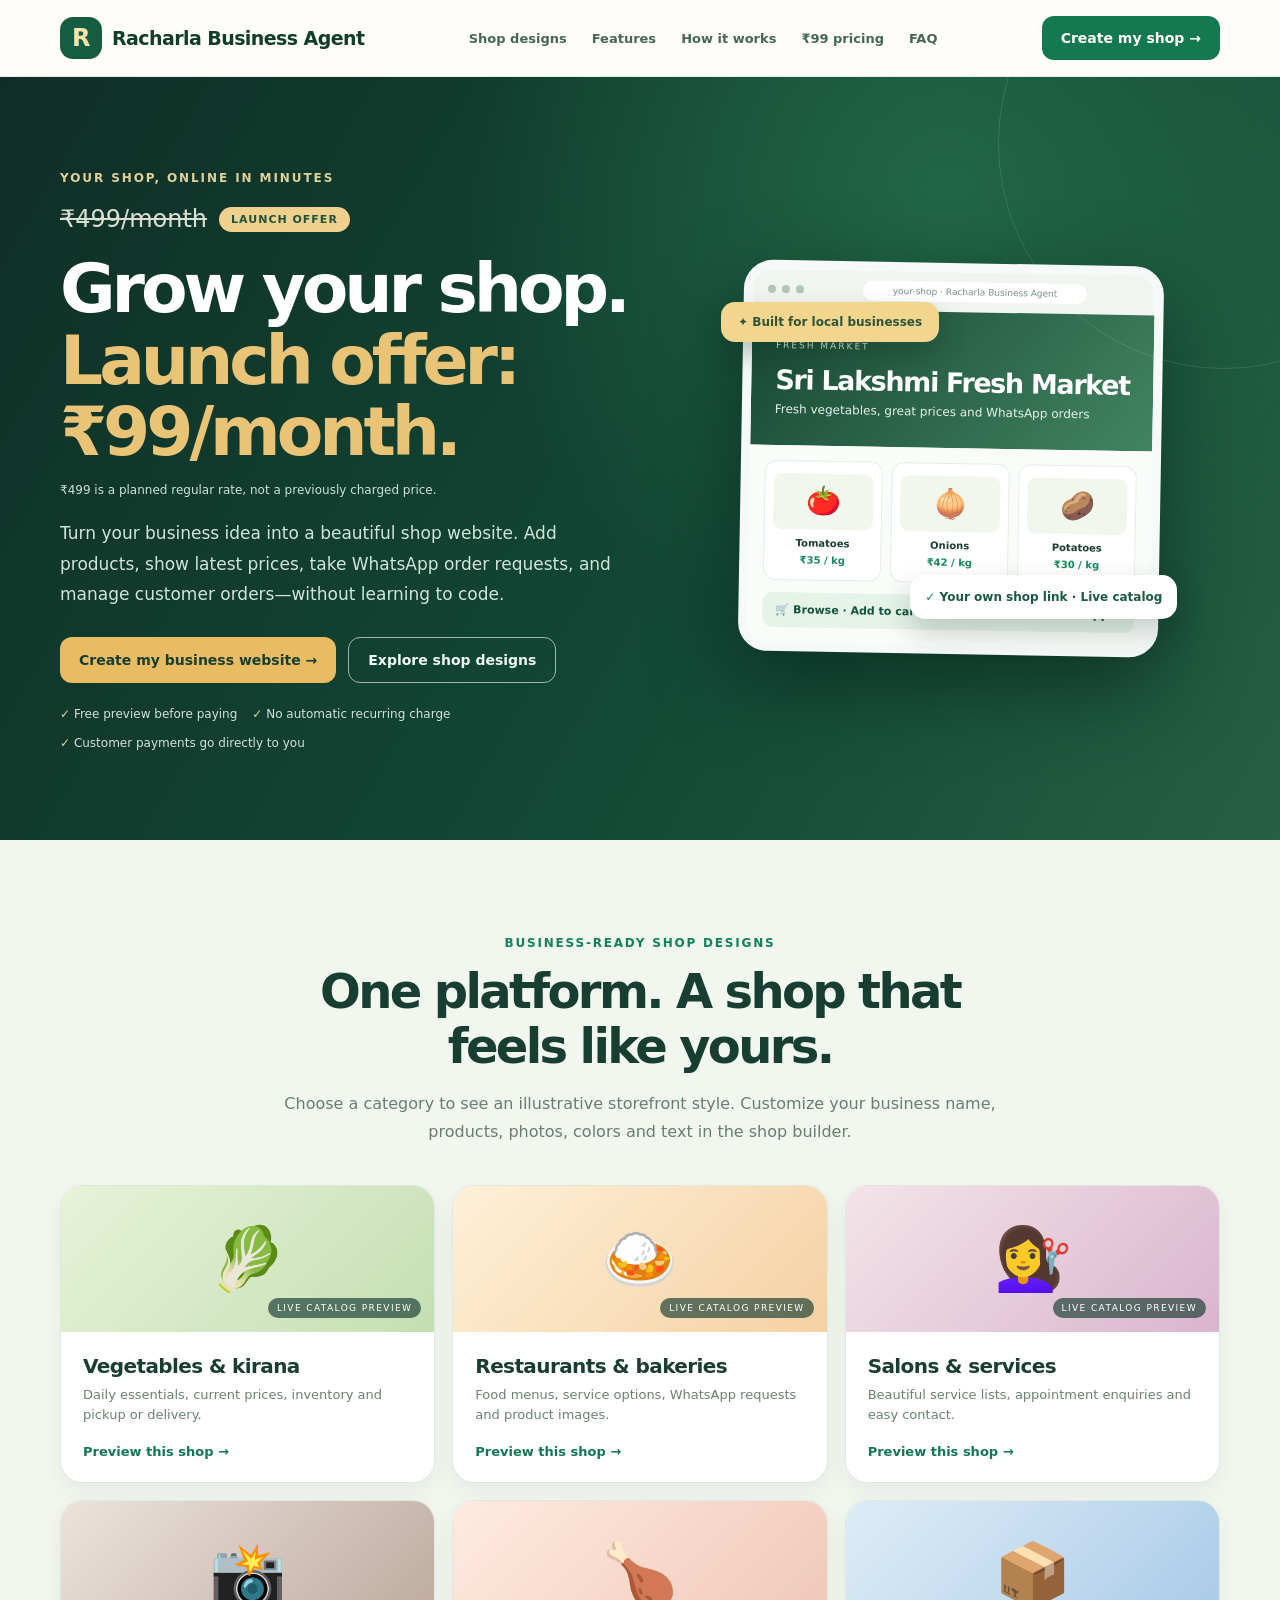
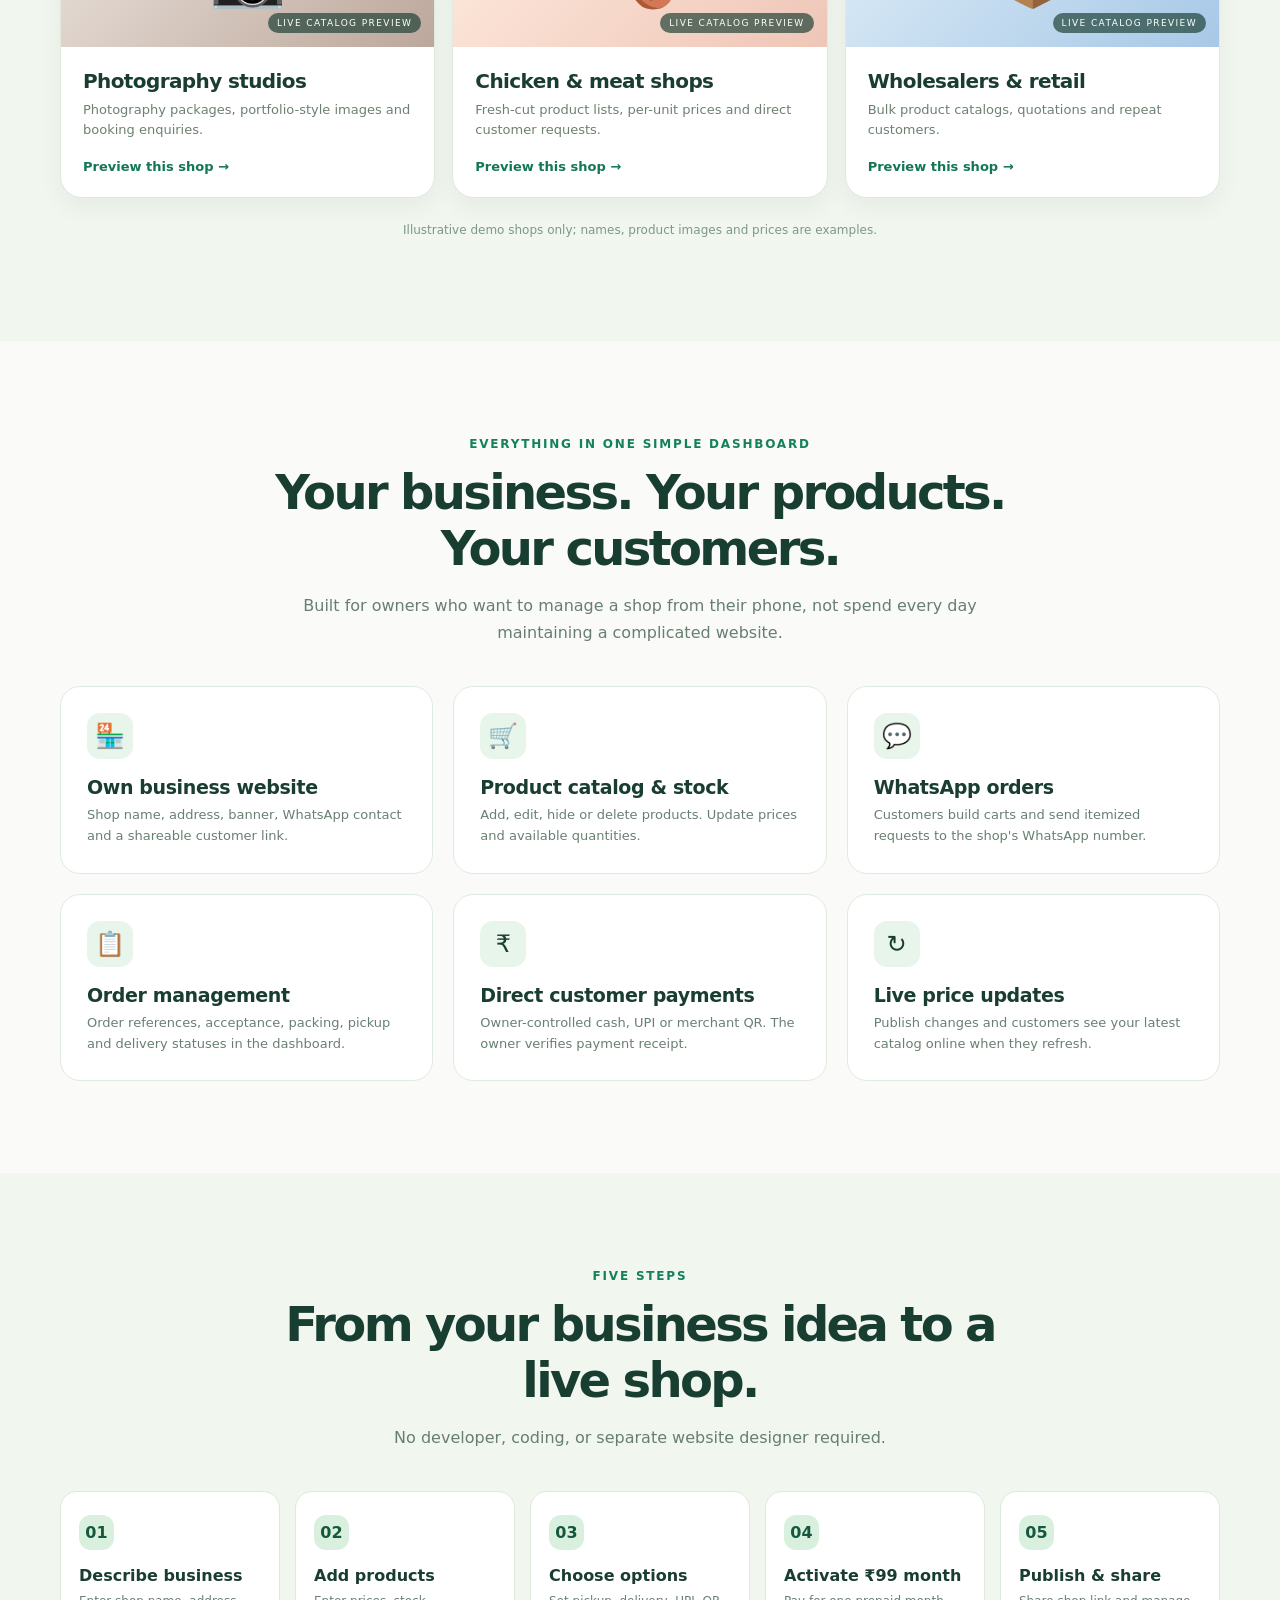
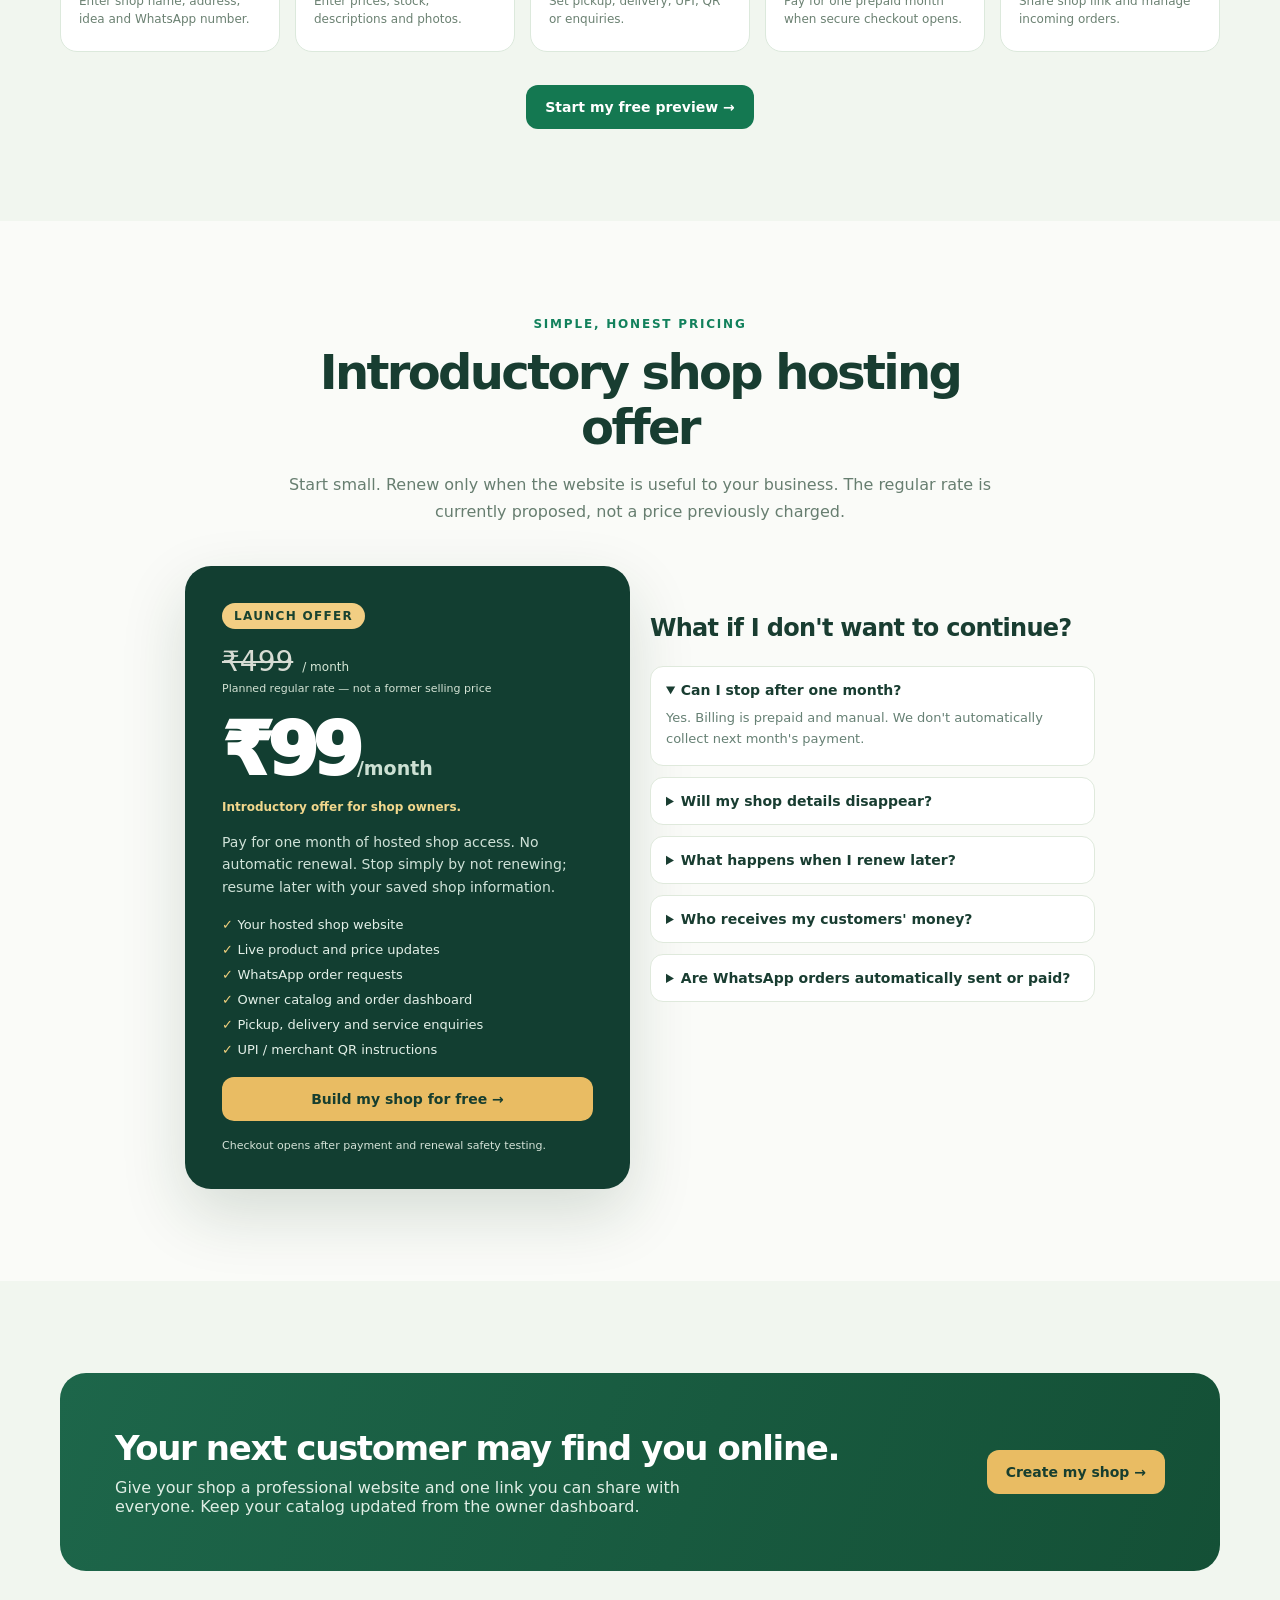
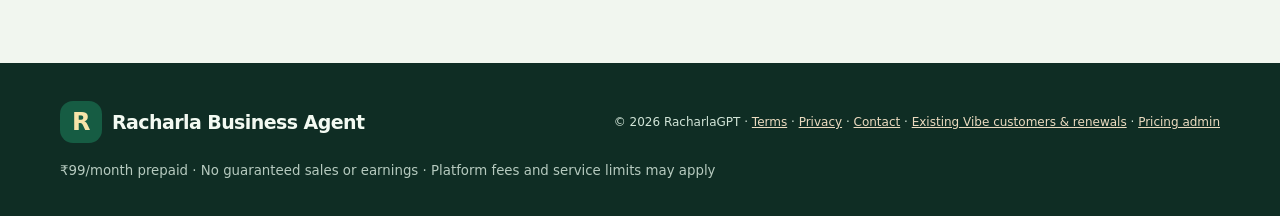
==== commit 07f74267: "feat(agent): lead with crossed ₹499 planned comparison and live ₹99 launch offer in premium hero" ====
--- a/index.html
+++ b/index.html
@@ -18,7 +18,7 @@
 </div></header>
 <main>
 <section id="home" class="hero"><div class="container hero-layout">
-<div><div class="eyebrow">Your shop, online in minutes</div><h1>Grow your shop.<br><em>Launch offer: <span data-price-current>₹99</span>/month.</em></h1>
+<div><div class="eyebrow">Your shop, online in minutes</div><div style="margin-top:19px;display:flex;gap:12px;align-items:center;flex-wrap:wrap"><span id="heroReference" style="font-size:24px;color:#d9e0d2;text-decoration:line-through">₹499/month</span><span class="pill" id="heroOfferBadge" style="background:#efd08c;color:#20513c;padding:6px 12px;border-radius:30px;font-size:11px;font-weight:900;letter-spacing:1px">LAUNCH OFFER</span></div><h1>Grow your shop.<br><em>Launch offer: <span data-price-current>₹99</span>/month.</em></h1><p id="heroComparisonNote" style="font-size:12px;color:#cde3d5;margin-top:-8px">₹499 is a planned regular rate, not a previously charged price.</p>
 <p>Turn your business idea into a beautiful shop website. Add products, show latest prices, take WhatsApp order requests, and manage customer orders—without learning to code.</p>
 <div class="hero-actions"><a class="btn gold" href="business-agent/monthly.html">Create my business website →</a><a class="btn outline" style="color:#eef9f3;border-color:#ffffff99" href="#designs">Explore shop designs</a></div>
 <div class="hero-note"><span>Free preview before paying</span><span>No automatic recurring charge</span><span>Customer payments go directly to you</span></div>
@@ -69,7 +69,7 @@
 <footer class="footer"><div class="container"><div class="logo" style="color:#f3faf2"><span class="logo-mark">R</span> Racharla Business Agent</div><div class="tiny">© 2026 RacharlaGPT · <a href="terms.html">Terms</a> · <a href="privacy.html">Privacy</a> · <a href="contact.html">Contact</a> · <a href="legacy.html#orders">Existing Vibe customers & renewals</a> · <a href="admin-pricing.html">Pricing admin</a></div><small><span data-price-current>₹99</span>/month prepaid · No guaranteed sales or earnings · Platform fees and service limits may apply</small></div></footer>
 <script src="config.js"></script>
 <script>
-async function updatePublicPricing(){try{const cfg=window.RG_CONFIG||{},base=String(cfg.SUPABASE_URL||"").replace(/\/$/,""),key=cfg.SUPABASE_PUBLISHABLE_KEY||cfg.SUPABASE_ANON_KEY||"";if(!base||!key)return;const r=await fetch(base+"/functions/v1/business-agent-monthly-api",{method:"POST",headers:{"Content-Type":"application/json",apikey:key},body:JSON.stringify({action:"pricing"}),cache:"no-store"});if(!r.ok)return;const j=await r.json();const p=j.pricing;if(!p||!Number.isInteger(p.monthly_amount_paise))return;const money=n=>"₹"+(n/100).toLocaleString("en-IN",{maximumFractionDigits:2});document.querySelectorAll("[data-price-current]").forEach(el=>el.textContent=money(p.monthly_amount_paise));const show=p.reference_kind!=="none"&&p.offer_active&&p.reference_amount_paise>p.monthly_amount_paise;document.getElementById("comparisonRow").hidden=!show;if(show){document.getElementById("referenceAmount").textContent=money(p.reference_amount_paise);document.getElementById("comparisonDescription").textContent=p.reference_kind==="former"?"Genuine former selling price":"Planned regular rate — not a former selling price"}document.getElementById("marketingOfferLabel").textContent=p.offer_active?(p.offer_label||"Current offer"):"Monthly shop website";document.getElementById("offerDetailsPublic").textContent=p.offer_active?(p.offer_details||"Current monthly rate"):"Current monthly rate";document.getElementById("priceHeadline").textContent=p.offer_active?"Your shop website at a special introductory rate":"Your shop website, one month at a time"}catch(e){}}
+async function updatePublicPricing(){try{const cfg=window.RG_CONFIG||{},base=String(cfg.SUPABASE_URL||"").replace(/\/$/,""),key=cfg.SUPABASE_PUBLISHABLE_KEY||cfg.SUPABASE_ANON_KEY||"";if(!base||!key)return;const r=await fetch(base+"/functions/v1/business-agent-monthly-api",{method:"POST",headers:{"Content-Type":"application/json",apikey:key},body:JSON.stringify({action:"pricing"}),cache:"no-store"});if(!r.ok)return;const j=await r.json();const p=j.pricing;if(!p||!Number.isInteger(p.monthly_amount_paise))return;const money=n=>"₹"+(n/100).toLocaleString("en-IN",{maximumFractionDigits:2});document.querySelectorAll("[data-price-current]").forEach(el=>el.textContent=money(p.monthly_amount_paise));const show=p.reference_kind!=="none"&&p.offer_active&&p.reference_amount_paise>p.monthly_amount_paise;document.getElementById("comparisonRow").hidden=!show;document.getElementById("heroReference").hidden=!show;document.getElementById("heroComparisonNote").hidden=!show;document.getElementById("heroOfferBadge").textContent=p.offer_active?(p.offer_label||"Special offer"):"CURRENT RATE";if(show){document.getElementById("referenceAmount").textContent=money(p.reference_amount_paise);document.getElementById("heroReference").textContent=money(p.reference_amount_paise)+"/month";document.getElementById("heroComparisonNote").textContent=p.reference_kind==="former"?"Genuine former selling price.":"Planned regular rate — not a previously charged price.";document.getElementById("comparisonDescription").textContent=p.reference_kind==="former"?"Genuine former selling price":"Planned regular rate — not a former selling price"}document.getElementById("marketingOfferLabel").textContent=p.offer_active?(p.offer_label||"Current offer"):"Monthly shop website";document.getElementById("offerDetailsPublic").textContent=p.offer_active?(p.offer_details||"Current monthly rate"):"Current monthly rate";document.getElementById("priceHeadline").textContent=p.offer_active?"Your shop website at a special introductory rate":"Your shop website, one month at a time"}catch(e){}}
 updatePublicPricing();
 const demo={kirana:["Fresh market","Sri Lakshmi Fresh Market","Fresh vegetables and daily essentials",[["🍅","Tomatoes","₹35 / kg"],["🧅","Onions","₹42 / kg"],["🥔","Potatoes","₹30 / kg"]],["#174734","#428562"]],food:["Fresh kitchen","Tasty Corner Restaurant","Fresh meals, ready when you are",[["🍛","Veg Thali","₹120"],["🍜","Noodles","₹95"],["🥘","Biryani","₹180"]],["#6a3521","#d07b41"]],salon:["Beauty studio","Glow & Grace Salon","Beauty services and appointments",[["💇","Haircut","₹350"],["💅","Manicure","₹550"],["💆","Facial","₹899"]],["#61405b","#ba82a5"]],photo:["Photography studio","Moments & Light Studio","Photography packages and bookings",[["📷","Portrait","₹2,500"],["💍","Wedding","Enquire"],["🎂","Events","Enquire"]],["#272126","#836b57"]],meat:["Fresh cuts","Farm Fresh Meat Shop","Quality meats and easy pickup",[["🍗","Chicken","₹250 / kg"],["🥩","Mutton","₹900 / kg"],["🥚","Eggs","₹75"]],["#642c23","#bd7663"]],wholesale:["Bulk orders","Apex Wholesale","Wholesale supplies for local retailers",[["📦","Rice bag","Enquire"],["🥫","Groceries","Enquire"],["🏬","Supplies","Enquire"]],["#183e63","#4c7da1"]]};
 document.querySelectorAll("[data-sample]").forEach(button=>button.addEventListener("click",()=>{const d=demo[button.dataset.sample];document.getElementById("sampleTag").textContent=d[0];document.getElementById("sampleName").textContent=d[1];document.getElementById("sampleTagline").textContent=d[2];const banner=document.querySelector(".demo-top");banner.style.background="linear-gradient(130deg,"+d[4][0]+","+d[4][1]+")";document.getElementById("sampleProducts").replaceChildren(...d[3].map(p=>{const card=document.createElement("div");card.className="demo-item";const icon=document.createElement("span");icon.className="demo-emoji";icon.textContent=p[0];const name=document.createElement("b");name.textContent=p[1];const price=document.createElement("small");price.textContent=p[2];card.append(icon,name,price);return card}));document.querySelector(".hero-panel").scrollIntoView({behavior:"smooth",block:"center"})}));
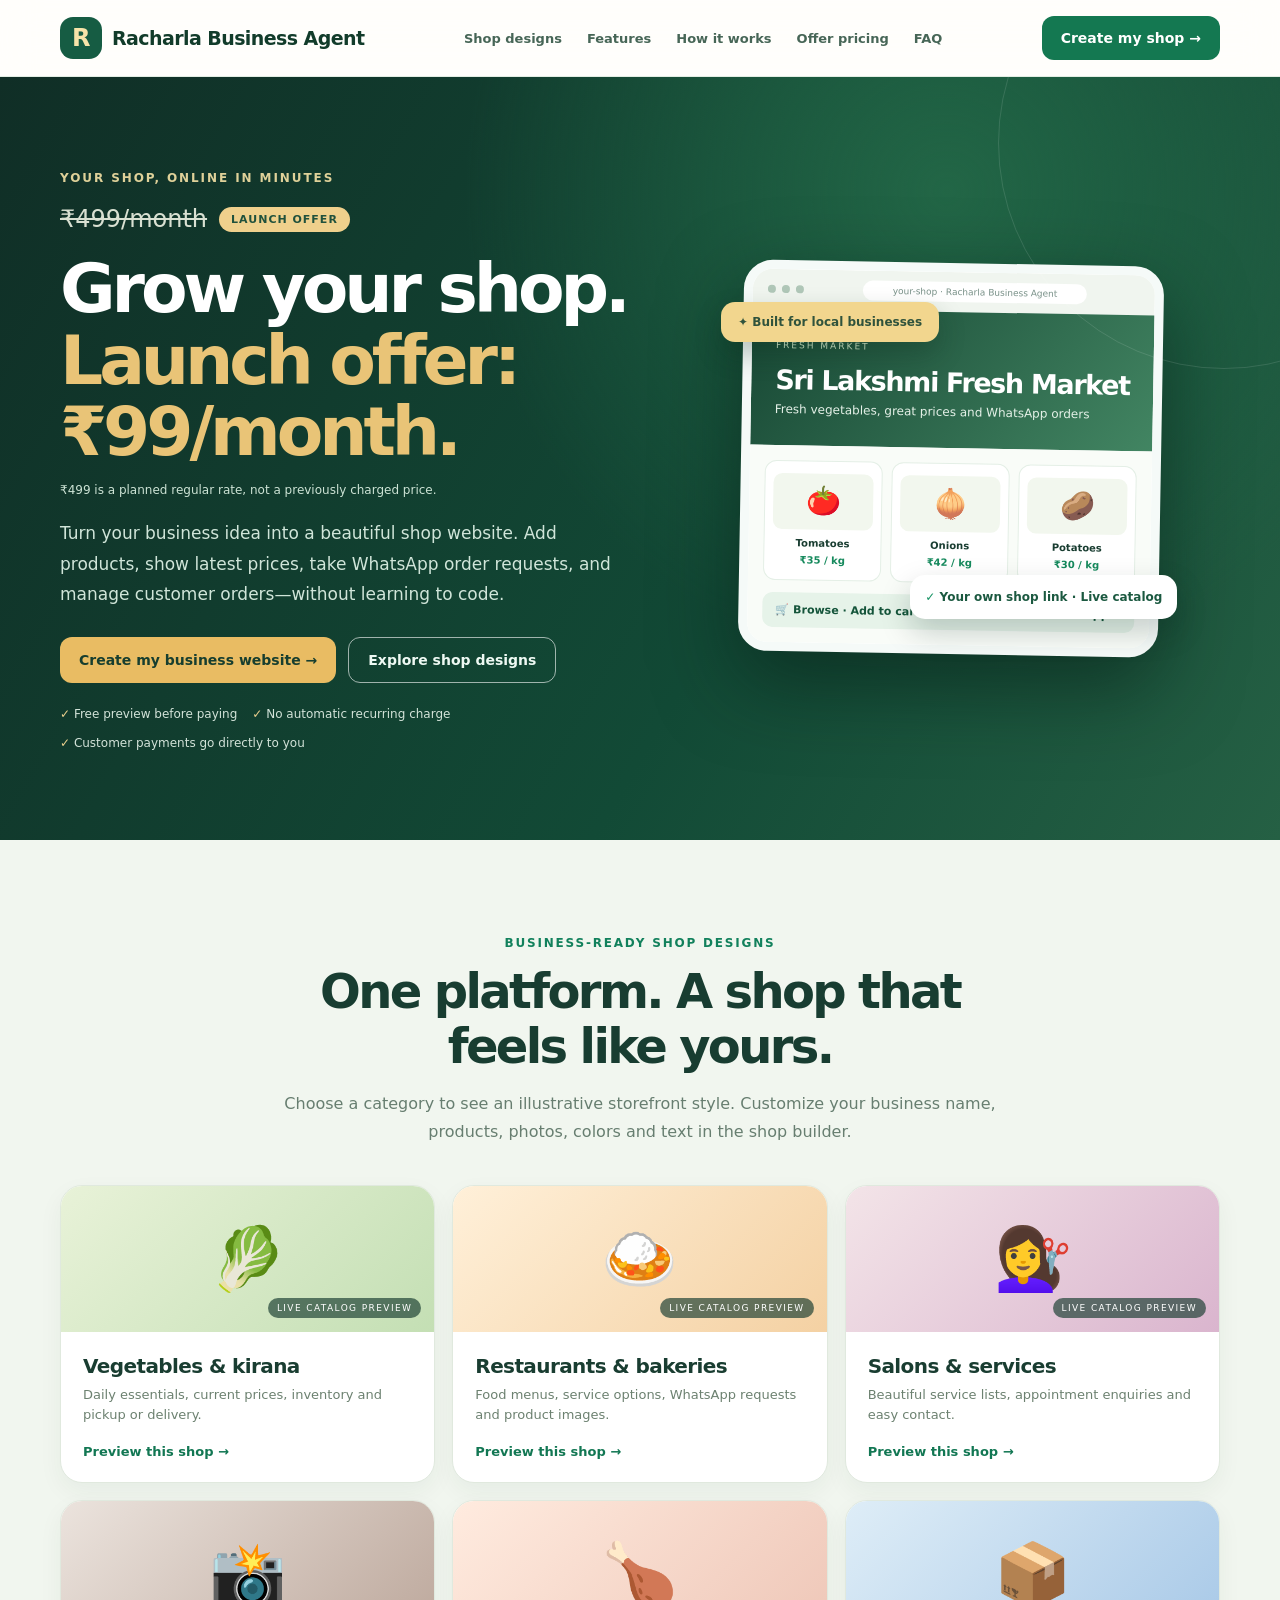
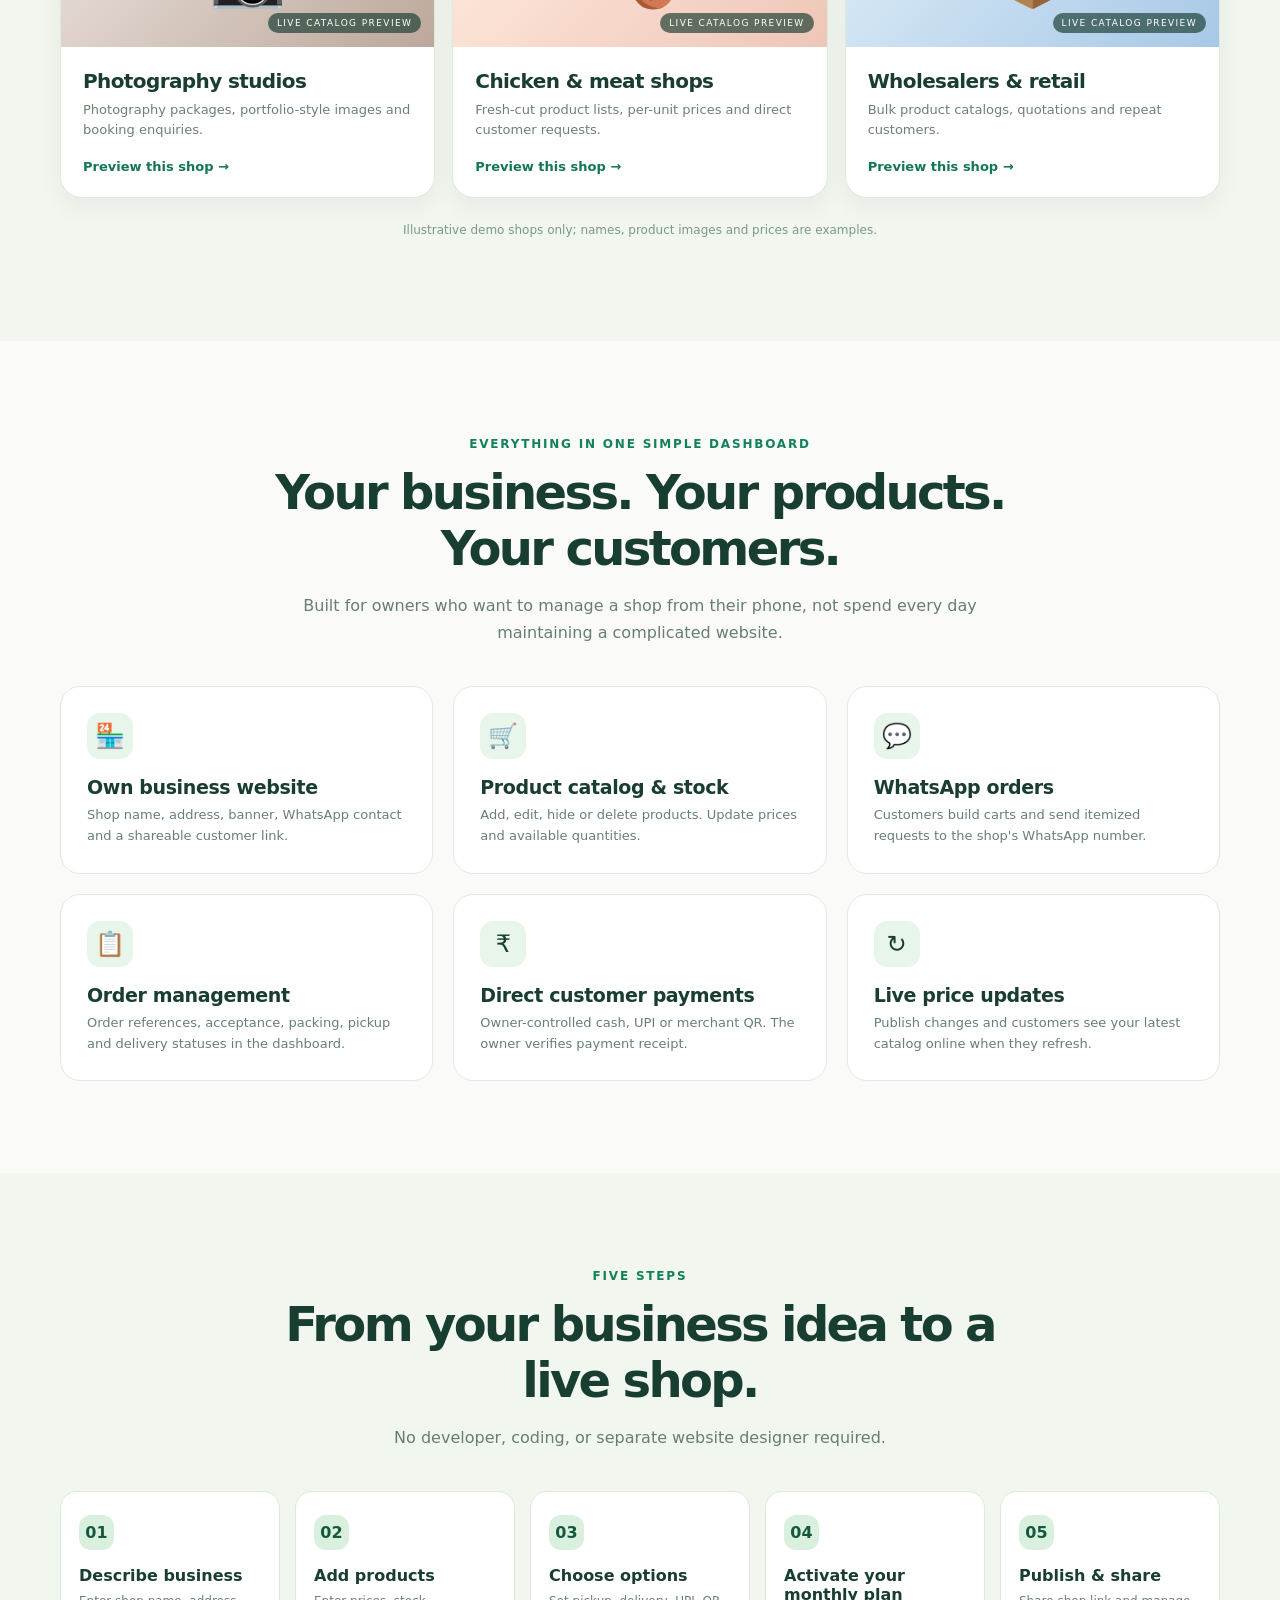
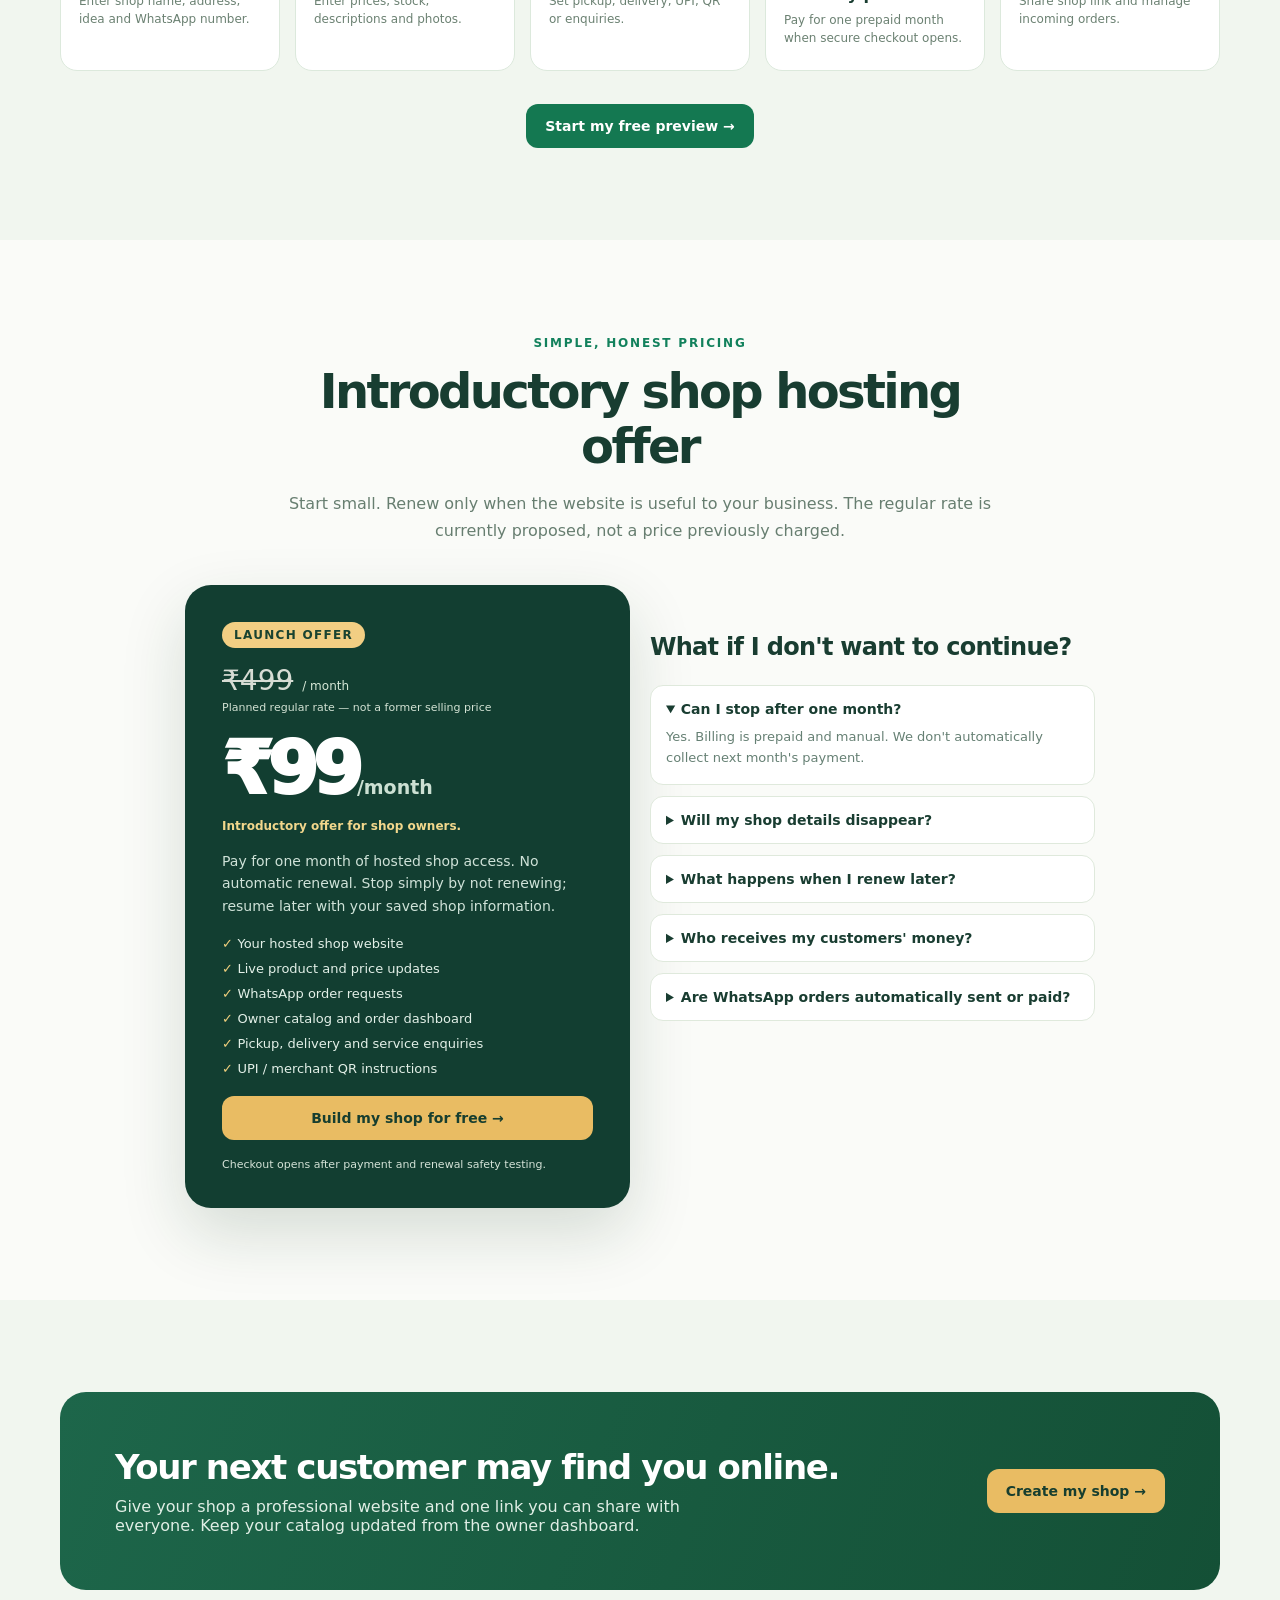
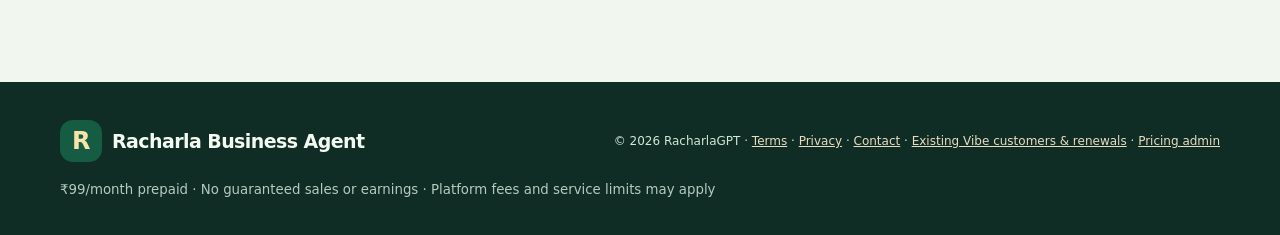
==== commit 08b5eadb: "fix(agent): remove SEO and navigation prices that would become stale after admin changes" ====
--- a/index.html
+++ b/index.html
@@ -1,7 +1,7 @@
 <!doctype html>
 <html lang="en"><head><meta charset="utf-8"><meta name="viewport" content="width=device-width,initial-scale=1">
-<meta name="theme-color" content="#123b2b"><meta name="description" content="Create your own business website for ₹99 a month. Live product catalog, WhatsApp orders, owner dashboard and easy monthly renewal. Racharla Business Agent.">
-<link rel="icon" type="image/svg+xml" href="assets/brand-mark.svg"><title>Racharla Business Agent · Your business online for ₹99/month</title>
+<meta name="theme-color" content="#123b2b"><meta name="description" content="Create your own business website on a flexible monthly plan. Live product catalog, WhatsApp orders, owner dashboard and easy monthly renewal. Racharla Business Agent.">
+<link rel="icon" type="image/svg+xml" href="assets/brand-mark.svg"><title>Racharla Business Agent · Business website builder and launch offers</title>
 <style>
 :root{font-family:Inter,ui-sans-serif,system-ui,-apple-system,sans-serif;color:#193d31;background:#fafbf8}*{box-sizing:border-box}html{scroll-behavior:smooth}body{margin:0}button,input,a{font:inherit}button{cursor:pointer}a{color:inherit;text-decoration:none}button:focus-visible,a:focus-visible{outline:3px solid #208a64;outline-offset:3px}
 .container{max-width:1210px;margin:0 auto;padding:0 25px}.topbar{position:sticky;top:0;z-index:20;background:#fffefcde;border-bottom:1px solid #e3eee4;backdrop-filter:blur(18px)}.nav{height:76px;display:flex;gap:23px;align-items:center;justify-content:space-between}.logo{display:flex;align-items:center;gap:10px;white-space:nowrap;font-weight:900;color:#123c2b;letter-spacing:-.03em;font-size:19px}.logo-mark{display:grid;place-items:center;width:42px;height:42px;border-radius:13px;background:#165c43;color:#f7e4a9;font-size:24px}.navlinks{display:flex;align-items:center;gap:25px;font-size:13px;font-weight:700;color:#476657}.navlinks a:hover{color:#127a56}.navcta,.btn{display:inline-flex;align-items:center;justify-content:center;gap:8px;border:0;border-radius:12px;background:#147851;color:white;font-size:14px;font-weight:850;padding:14px 19px;transition:transform .2s,background .2s}.btn:hover,.navcta:hover{transform:translateY(-2px);background:#0d6141}.btn.gold{background:#e9bc63;color:#173e2f}.btn.gold:hover{background:#f1cb7f}.btn.outline{background:transparent;color:#17583d;border:1px solid #a7caba}.btn.outline:hover{background:#eaf4eb}.btn.sm{padding:11px 16px}.mobile-details{display:none}.mobile-details summary{list-style:none;font-size:20px;cursor:pointer}.mobile-details summary::-webkit-details-marker{display:none}.mobile-details nav{position:absolute;right:15px;top:68px;background:white;box-shadow:0 20px 35px #133d261c;border-radius:14px;padding:15px;min-width:210px;display:grid;gap:14px}
@@ -12,9 +12,9 @@
  .price-card .eyebrow{border-radius:30px;background:#f2ce83;color:#194330;padding:6px 12px;letter-spacing:1.3px}.price-card .amount{margin:18px 0 10px}#comparisonRow[hidden]{display:none!important}</style></head><body>
 <header class="topbar"><div class="container nav">
 <a href="#home" class="logo" aria-label="Racharla Business Agent home"><span class="logo-mark">R</span><span>Racharla <b>Business Agent</b></span></a>
-<nav class="navlinks" aria-label="Main"><a href="#designs">Shop designs</a><a href="#features">Features</a><a href="#how">How it works</a><a href="#price">₹99 pricing</a><a href="#faq">FAQ</a></nav>
+<nav class="navlinks" aria-label="Main"><a href="#designs">Shop designs</a><a href="#features">Features</a><a href="#how">How it works</a><a href="#price">Offer pricing</a><a href="#faq">FAQ</a></nav>
 <a class="navcta" href="business-agent/monthly.html">Create my shop →</a>
-<details class="mobile-details"><summary aria-label="Open navigation">☰</summary><nav><a href="#designs">Shop designs</a><a href="#features">Features</a><a href="#how">How it works</a><a href="#price">₹99 pricing</a><a class="btn sm" href="business-agent/monthly.html">Build my shop</a></nav></details>
+<details class="mobile-details"><summary aria-label="Open navigation">☰</summary><nav><a href="#designs">Shop designs</a><a href="#features">Features</a><a href="#how">How it works</a><a href="#price">Offer pricing</a><a class="btn sm" href="business-agent/monthly.html">Build my shop</a></nav></details>
 </div></header>
 <main>
 <section id="home" class="hero"><div class="container hero-layout">
@@ -51,7 +51,7 @@
 <div class="step"><span class="number">01</span><h3>Describe business</h3><p>Enter shop name, address, idea and WhatsApp number.</p></div>
 <div class="step"><span class="number">02</span><h3>Add products</h3><p>Enter prices, stock, descriptions and photos.</p></div>
 <div class="step"><span class="number">03</span><h3>Choose options</h3><p>Set pickup, delivery, UPI, QR or enquiries.</p></div>
-<div class="step"><span class="number">04</span><h3>Activate ₹99 month</h3><p>Pay for one prepaid month when secure checkout opens.</p></div>
+<div class="step"><span class="number">04</span><h3>Activate your monthly plan</h3><p>Pay for one prepaid month when secure checkout opens.</p></div>
 <div class="step"><span class="number">05</span><h3>Publish & share</h3><p>Share shop link and manage incoming orders.</p></div>
 </div><div style="text-align:center;margin-top:33px"><a class="btn" href="business-agent/monthly.html">Start my free preview →</a></div></div></section>
 <section class="section" id="price"><div class="container"><div class="section-head"><small>Simple, honest pricing</small><h2><span id="priceHeadline">Introductory shop hosting offer</span></h2><p>Start small. Renew only when the website is useful to your business. The regular rate is currently proposed, not a price previously charged.</p></div>
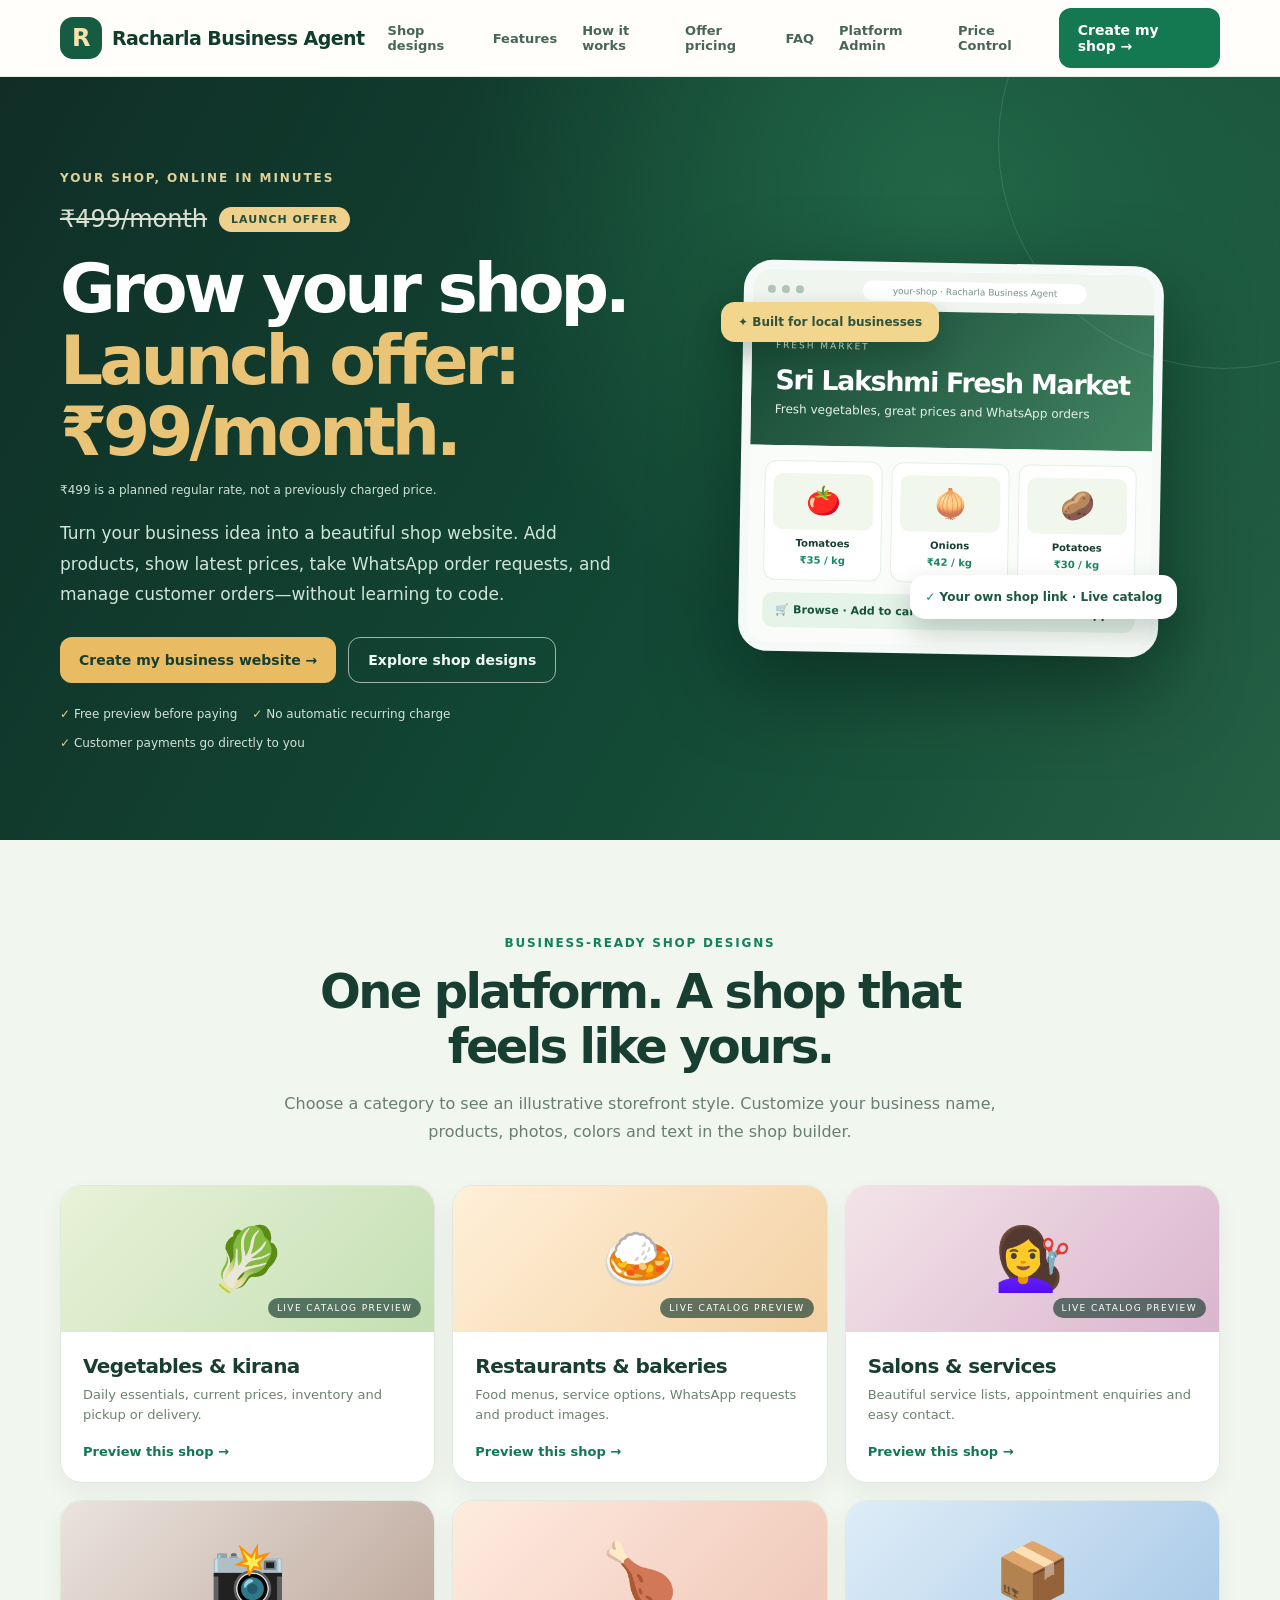
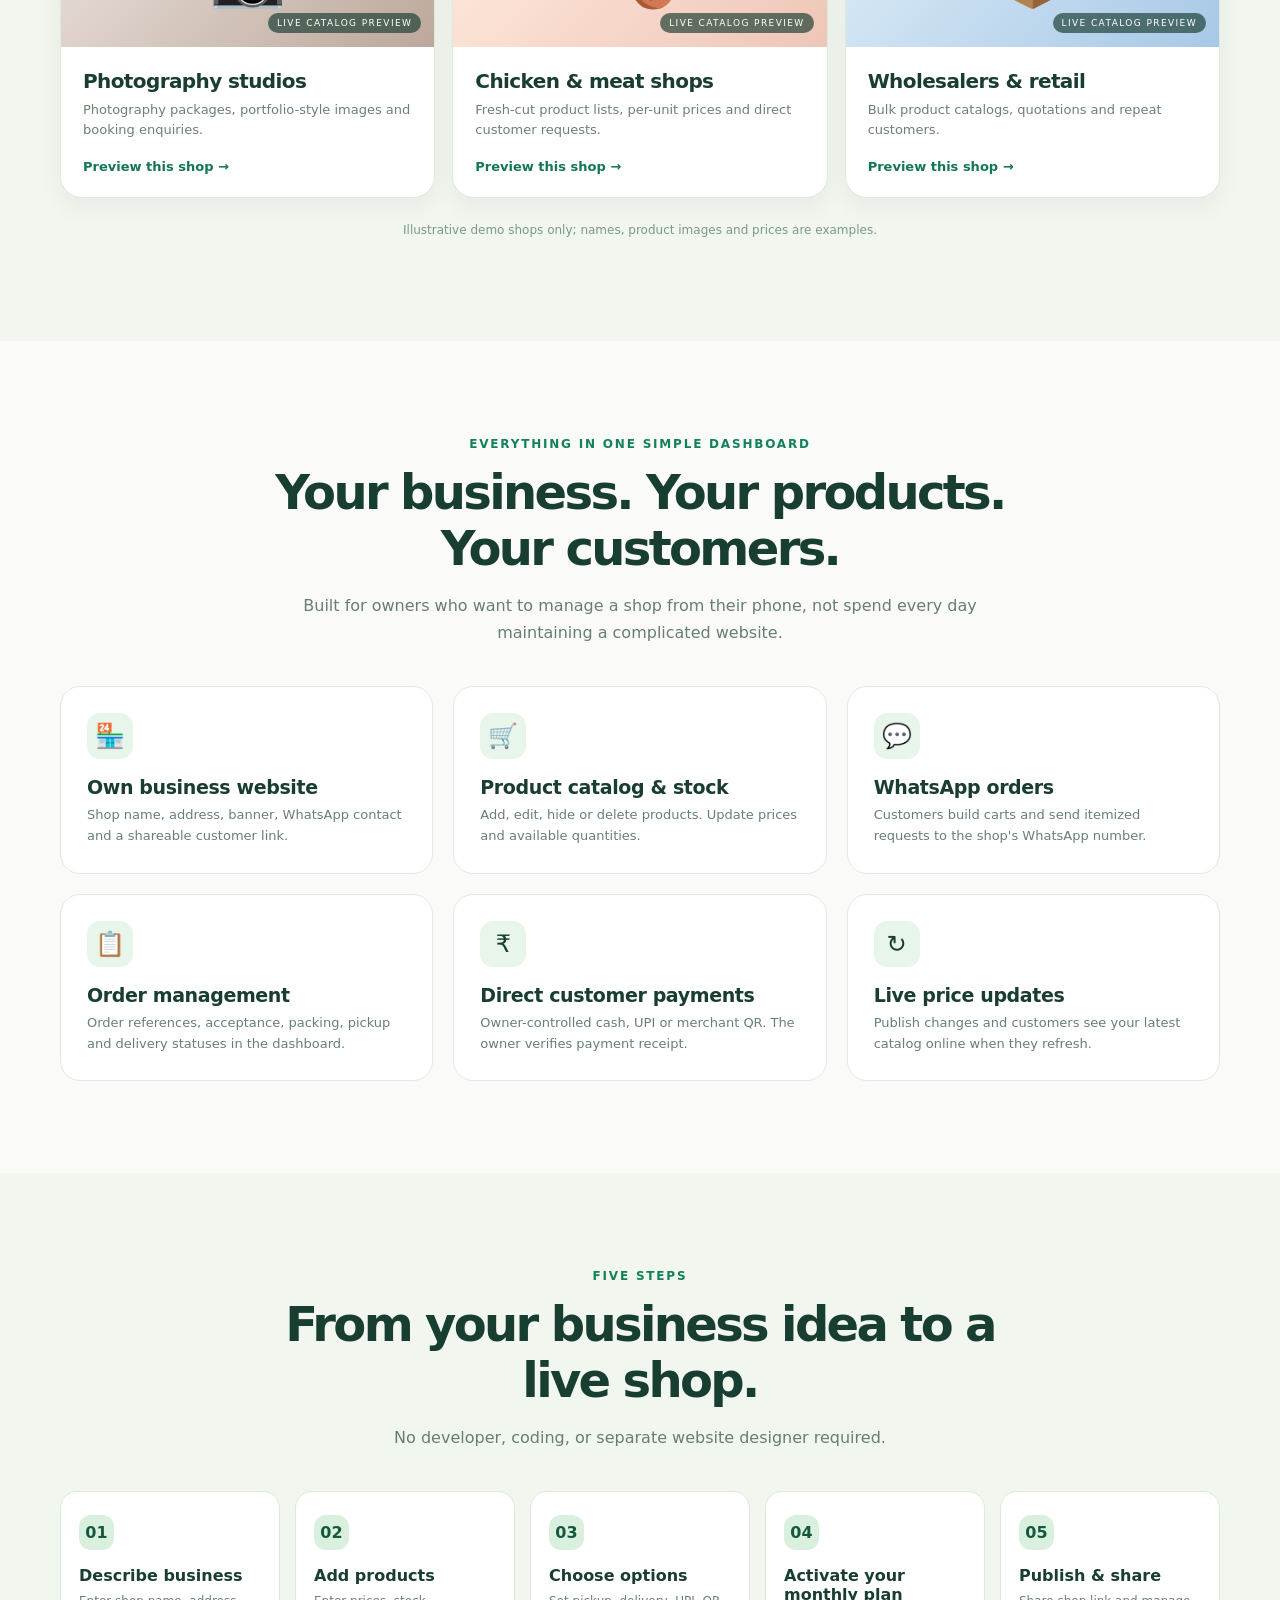
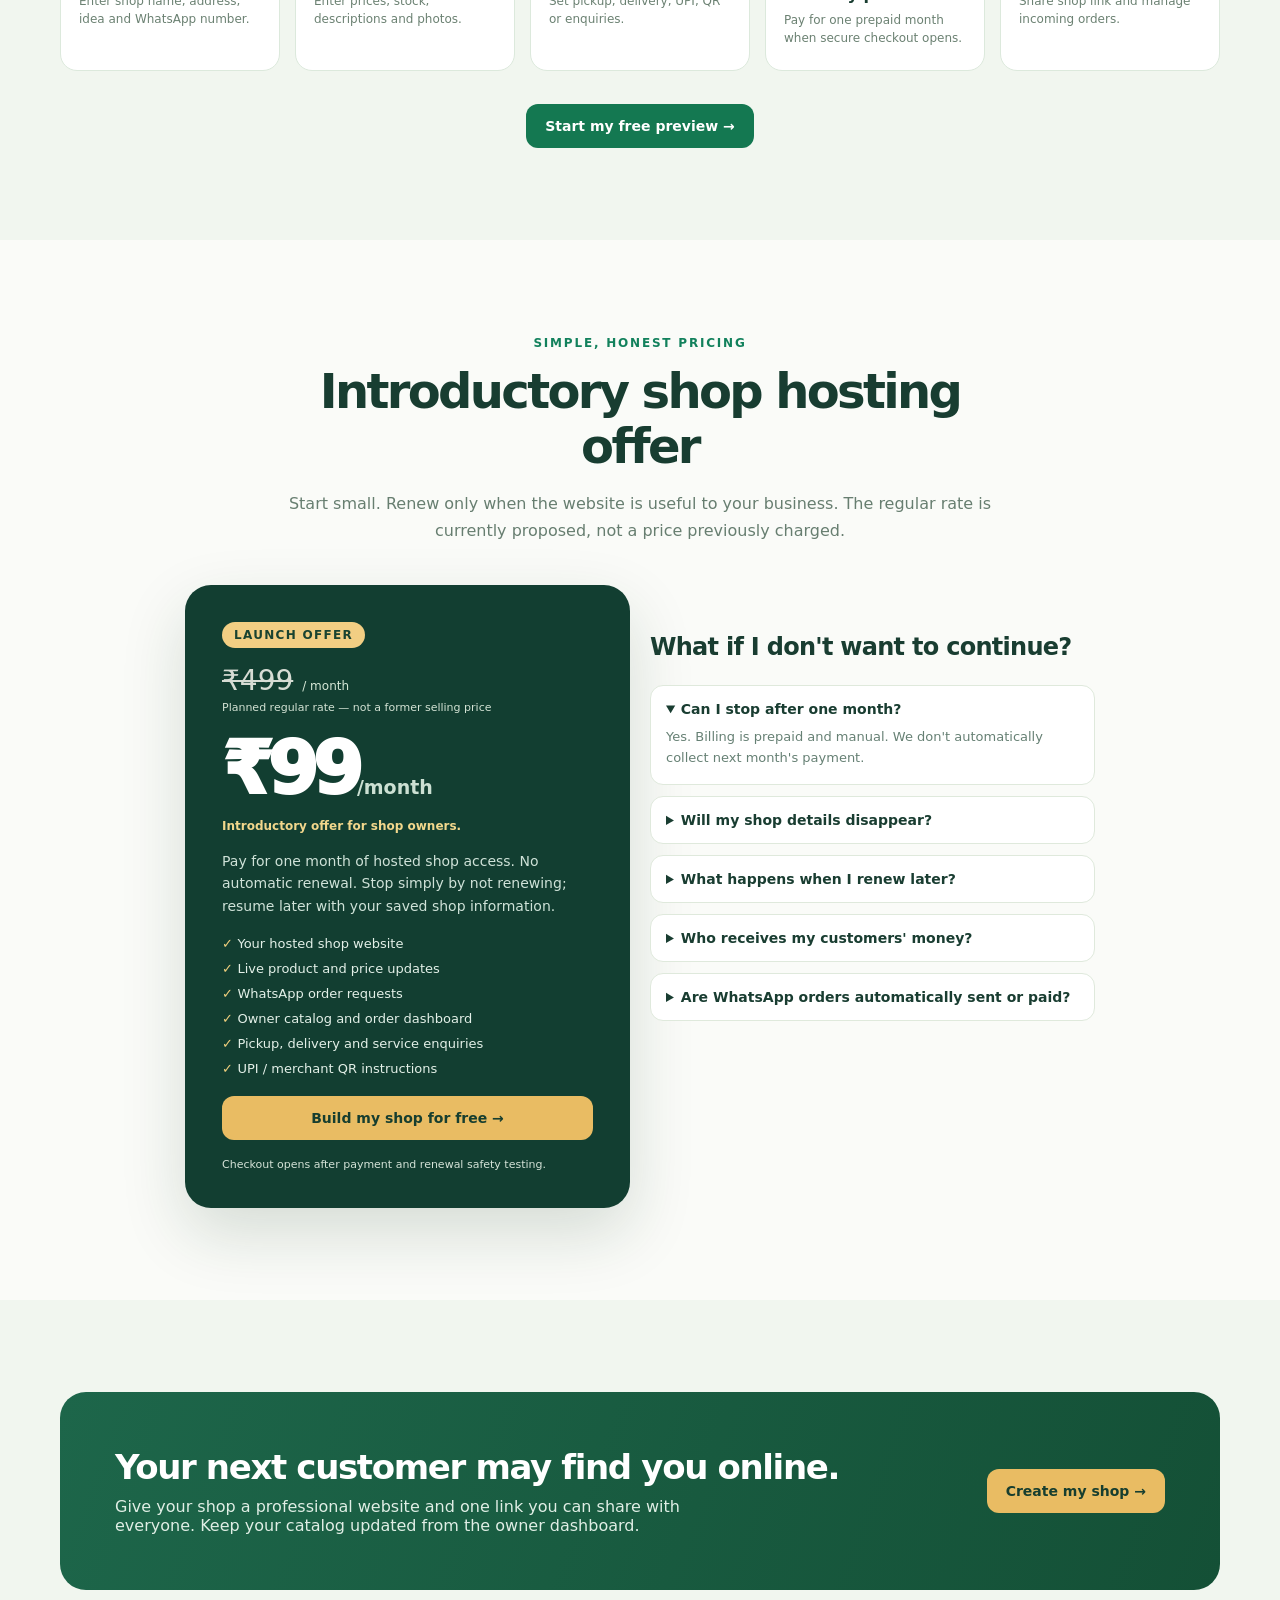
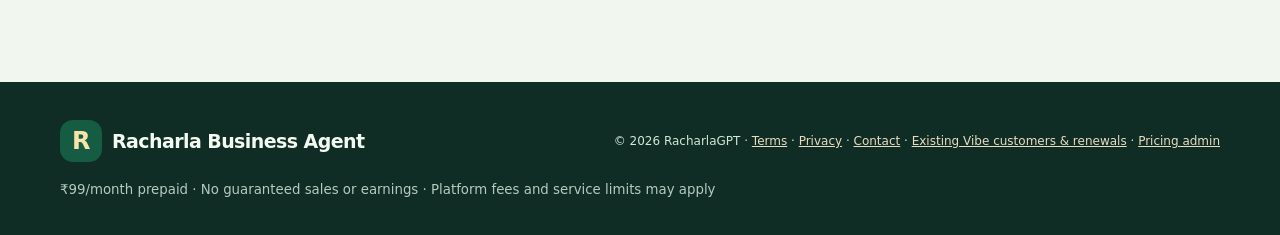
==== commit 161bca13: "feat(navigation): make authenticated platform admin and pricing tools discoverable" ====
--- a/index.html
+++ b/index.html
@@ -12,10 +12,11 @@
  .price-card .eyebrow{border-radius:30px;background:#f2ce83;color:#194330;padding:6px 12px;letter-spacing:1.3px}.price-card .amount{margin:18px 0 10px}#comparisonRow[hidden]{display:none!important}</style></head><body>
 <header class="topbar"><div class="container nav">
 <a href="#home" class="logo" aria-label="Racharla Business Agent home"><span class="logo-mark">R</span><span>Racharla <b>Business Agent</b></span></a>
-<nav class="navlinks" aria-label="Main"><a href="#designs">Shop designs</a><a href="#features">Features</a><a href="#how">How it works</a><a href="#price">Offer pricing</a><a href="#faq">FAQ</a></nav>
+<nav class="navlinks" aria-label="Main"><a href="#designs">Shop designs</a><a href="#features">Features</a><a href="#how">How it works</a><a href="#price">Offer pricing</a><a href="#faq">FAQ</a><a href="legacy.html#admin" title="Requires administrator authentication">Platform Admin</a><a href="admin-pricing.html" title="Requires administrator authentication">Price Control</a></nav>
 <a class="navcta" href="business-agent/monthly.html">Create my shop →</a>
-<details class="mobile-details"><summary aria-label="Open navigation">☰</summary><nav><a href="#designs">Shop designs</a><a href="#features">Features</a><a href="#how">How it works</a><a href="#price">Offer pricing</a><a class="btn sm" href="business-agent/monthly.html">Build my shop</a></nav></details>
+<details class="mobile-details"><summary aria-label="Open navigation">☰</summary><nav><a href="#designs">Shop designs</a><a href="#features">Features</a><a href="#how">How it works</a><a href="#price">Offer pricing</a><a href="legacy.html#admin">Platform Admin</a><a href="admin-pricing.html">Price Control</a><a class="btn sm" href="business-agent/monthly.html">Build my shop</a></nav></details>
 </div></header>
+<div id="platformMaintenanceBanner" hidden role="status" style="padding:13px 25px;background:#fff0cf;color:#623b15;text-align:center;font-weight:750"></div>
 <main>
 <section id="home" class="hero"><div class="container hero-layout">
 <div><div class="eyebrow">Your shop, online in minutes</div><div style="margin-top:19px;display:flex;gap:12px;align-items:center;flex-wrap:wrap"><span id="heroReference" style="font-size:24px;color:#d9e0d2;text-decoration:line-through">₹499/month</span><span class="pill" id="heroOfferBadge" style="background:#efd08c;color:#20513c;padding:6px 12px;border-radius:30px;font-size:11px;font-weight:900;letter-spacing:1px">LAUNCH OFFER</span></div><h1>Grow your shop.<br><em>Launch offer: <span data-price-current>₹99</span>/month.</em></h1><p id="heroComparisonNote" style="font-size:12px;color:#cde3d5;margin-top:-8px">₹499 is a planned regular rate, not a previously charged price.</p>
@@ -59,8 +60,8 @@
 <a class="btn gold" href="business-agent/monthly.html">Build my shop for free →</a><small style="display:block;color:#d4e2d7;font-size:11px;margin-top:12px">Checkout opens after payment and renewal safety testing.</small></div>
 <div class="price-right"><h3>What if I don't want to continue?</h3><div class="faq">
 <details open><summary>Can I stop after one month?</summary><p>Yes. Billing is prepaid and manual. We don't automatically collect next month's payment.</p></details>
-<details><summary>Will my shop details disappear?</summary><p>No. Your business details and catalog remain saved for reactivation. Public ordering pauses after the paid period expires.</p></details>
-<details><summary>What happens when I renew later?</summary><p>Sign into the same account, pay the current displayed monthly rate for another month and publish your existing shop again. You do not need to recreate the catalog.</p></details>
+<details><summary>Will my shop details disappear?</summary><p>You can renew the same catalog within 60 days after your paid month expires. Online ordering pauses when the paid month ends. Beyond the 60-day grace period, a fresh catalog may be required. Download a backup before restarting.</p></details>
+<details><summary>What happens when I renew later?</summary><p>Sign into the same account and pay the displayed monthly rate. Within 60 days after expiry, republish the same catalog. After that grace period, start a fresh catalog.</p></details>
 <details><summary>Who receives my customers' money?</summary><p>Your customers pay you directly using your own UPI, merchant QR or enabled cash option. Racharla does not process these shop payments.</p></details>
 <details><summary>Are WhatsApp orders automatically sent or paid?</summary><p>No. Customers must press Send in WhatsApp. You confirm the order and any UPI or cash payment yourself.</p></details>
 </div></div></div></div></section>
@@ -71,6 +72,8 @@
 <script>
 async function updatePublicPricing(){try{const cfg=window.RG_CONFIG||{},base=String(cfg.SUPABASE_URL||"").replace(/\/$/,""),key=cfg.SUPABASE_PUBLISHABLE_KEY||cfg.SUPABASE_ANON_KEY||"";if(!base||!key)return;const r=await fetch(base+"/functions/v1/business-agent-monthly-api",{method:"POST",headers:{"Content-Type":"application/json",apikey:key},body:JSON.stringify({action:"pricing"}),cache:"no-store"});if(!r.ok)return;const j=await r.json();const p=j.pricing;if(!p||!Number.isInteger(p.monthly_amount_paise))return;const money=n=>"₹"+(n/100).toLocaleString("en-IN",{maximumFractionDigits:2});document.querySelectorAll("[data-price-current]").forEach(el=>el.textContent=money(p.monthly_amount_paise));const show=p.reference_kind!=="none"&&p.offer_active&&p.reference_amount_paise>p.monthly_amount_paise;document.getElementById("comparisonRow").hidden=!show;document.getElementById("heroReference").hidden=!show;document.getElementById("heroComparisonNote").hidden=!show;document.getElementById("heroOfferBadge").textContent=p.offer_active?(p.offer_label||"Special offer"):"CURRENT RATE";if(show){document.getElementById("referenceAmount").textContent=money(p.reference_amount_paise);document.getElementById("heroReference").textContent=money(p.reference_amount_paise)+"/month";document.getElementById("heroComparisonNote").textContent=p.reference_kind==="former"?"Genuine former selling price.":"Planned regular rate — not a previously charged price.";document.getElementById("comparisonDescription").textContent=p.reference_kind==="former"?"Genuine former selling price":"Planned regular rate — not a former selling price"}document.getElementById("marketingOfferLabel").textContent=p.offer_active?(p.offer_label||"Current offer"):"Monthly shop website";document.getElementById("offerDetailsPublic").textContent=p.offer_active?(p.offer_details||"Current monthly rate"):"Current monthly rate";document.getElementById("priceHeadline").textContent=p.offer_active?"Your shop website at a special introductory rate":"Your shop website, one month at a time"}catch(e){}}
 updatePublicPricing();
+async function updateAvailability(){try{const cfg=window.RG_CONFIG||{},base=String(cfg.SUPABASE_URL||"").replace(/\/$/,""),key=cfg.SUPABASE_PUBLISHABLE_KEY||cfg.SUPABASE_ANON_KEY||"";if(!base||!key)return;const r=await fetch(base+"/functions/v1/business-agent-monthly-api",{method:"POST",headers:{"Content-Type":"application/json",apikey:key},body:JSON.stringify({action:"availability"}),cache:"no-store"});if(!r.ok)return;const j=await r.json();const banner=document.getElementById("platformMaintenanceBanner");if(j.new_enrollment_enabled===false){banner.hidden=false;banner.textContent=j.maintenance_message||"New shop enrollment is temporarily paused. Existing paid shops can continue."}else banner.hidden=true}catch(e){}}
+updateAvailability();
 const demo={kirana:["Fresh market","Sri Lakshmi Fresh Market","Fresh vegetables and daily essentials",[["🍅","Tomatoes","₹35 / kg"],["🧅","Onions","₹42 / kg"],["🥔","Potatoes","₹30 / kg"]],["#174734","#428562"]],food:["Fresh kitchen","Tasty Corner Restaurant","Fresh meals, ready when you are",[["🍛","Veg Thali","₹120"],["🍜","Noodles","₹95"],["🥘","Biryani","₹180"]],["#6a3521","#d07b41"]],salon:["Beauty studio","Glow & Grace Salon","Beauty services and appointments",[["💇","Haircut","₹350"],["💅","Manicure","₹550"],["💆","Facial","₹899"]],["#61405b","#ba82a5"]],photo:["Photography studio","Moments & Light Studio","Photography packages and bookings",[["📷","Portrait","₹2,500"],["💍","Wedding","Enquire"],["🎂","Events","Enquire"]],["#272126","#836b57"]],meat:["Fresh cuts","Farm Fresh Meat Shop","Quality meats and easy pickup",[["🍗","Chicken","₹250 / kg"],["🥩","Mutton","₹900 / kg"],["🥚","Eggs","₹75"]],["#642c23","#bd7663"]],wholesale:["Bulk orders","Apex Wholesale","Wholesale supplies for local retailers",[["📦","Rice bag","Enquire"],["🥫","Groceries","Enquire"],["🏬","Supplies","Enquire"]],["#183e63","#4c7da1"]]};
 document.querySelectorAll("[data-sample]").forEach(button=>button.addEventListener("click",()=>{const d=demo[button.dataset.sample];document.getElementById("sampleTag").textContent=d[0];document.getElementById("sampleName").textContent=d[1];document.getElementById("sampleTagline").textContent=d[2];const banner=document.querySelector(".demo-top");banner.style.background="linear-gradient(130deg,"+d[4][0]+","+d[4][1]+")";document.getElementById("sampleProducts").replaceChildren(...d[3].map(p=>{const card=document.createElement("div");card.className="demo-item";const icon=document.createElement("span");icon.className="demo-emoji";icon.textContent=p[0];const name=document.createElement("b");name.textContent=p[1];const price=document.createElement("small");price.textContent=p[2];card.append(icon,name,price);return card}));document.querySelector(".hero-panel").scrollIntoView({behavior:"smooth",block:"center"})}));
 const legacyHashes=new Set(["books","images","business","songs","prompts","creator","websites","orders","admin"]);const hash=location.hash.slice(1);if(legacyHashes.has(hash))location.replace("legacy.html"+location.hash);
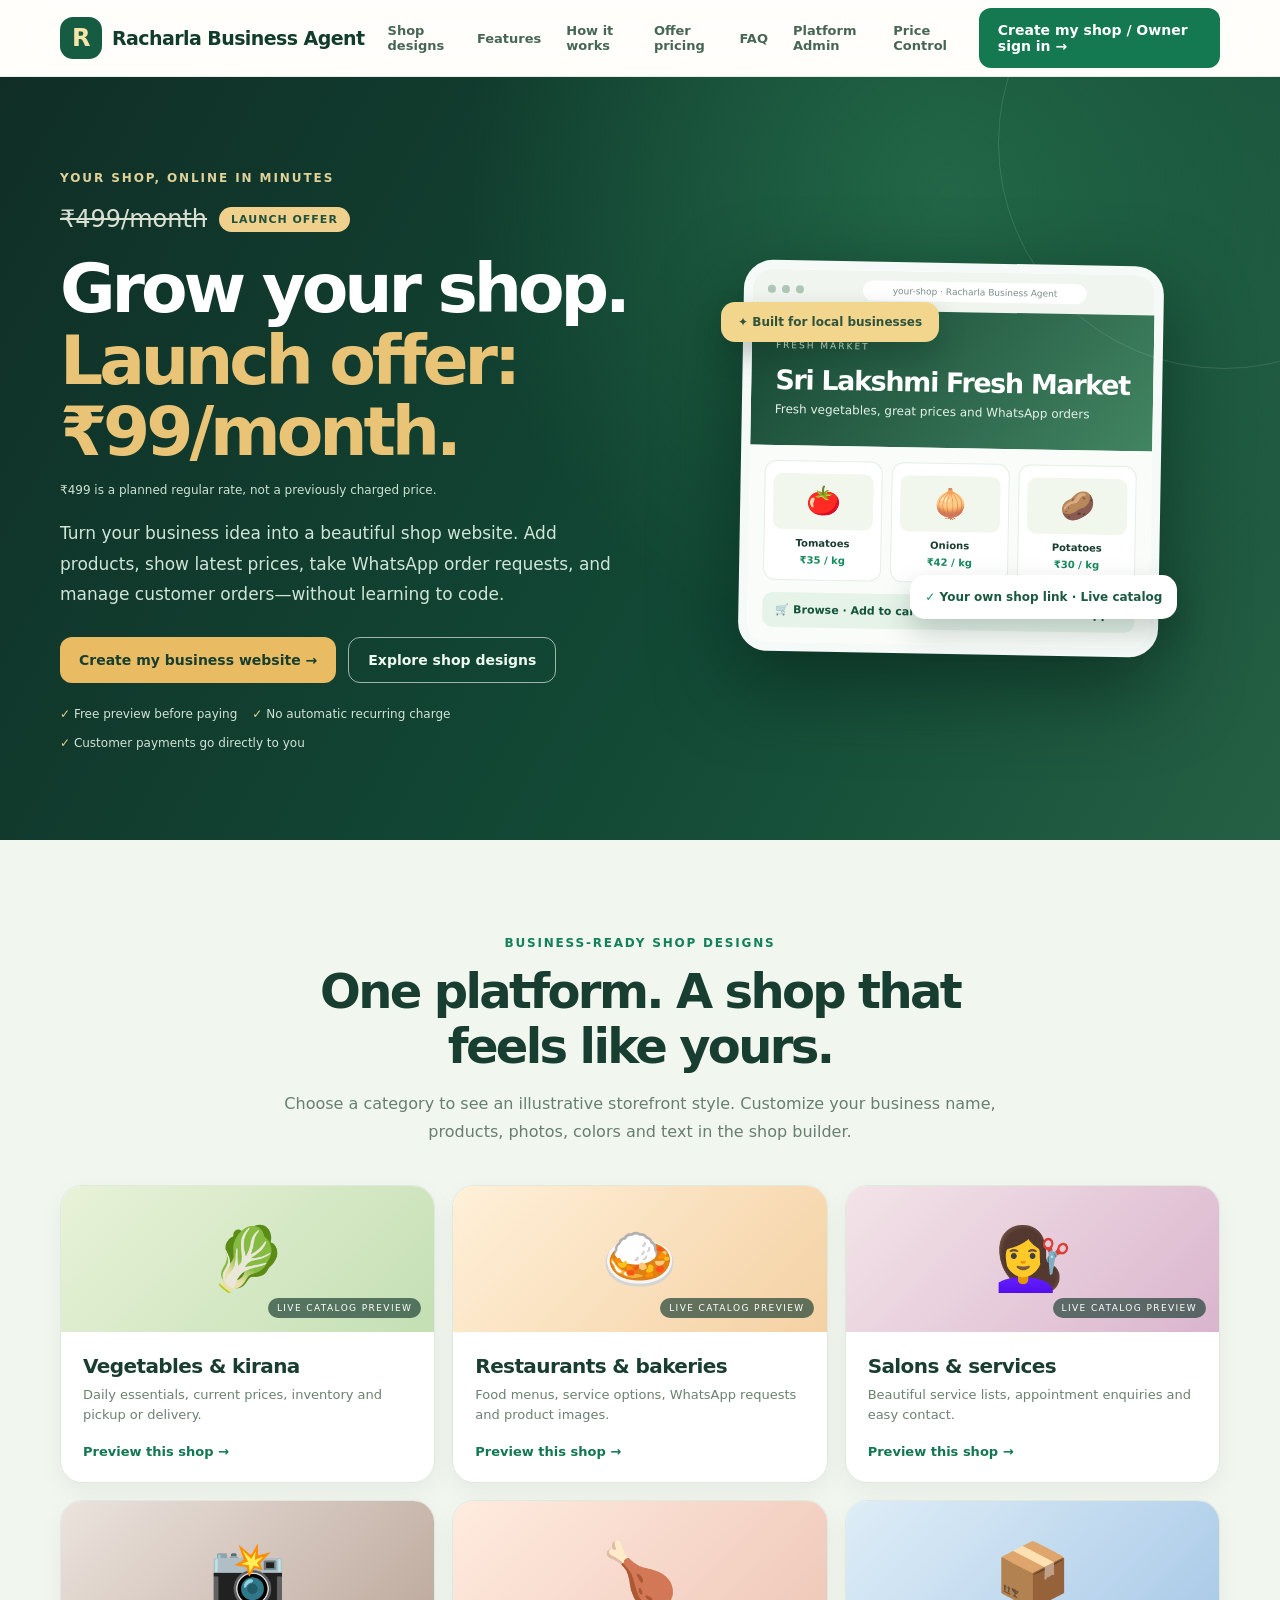
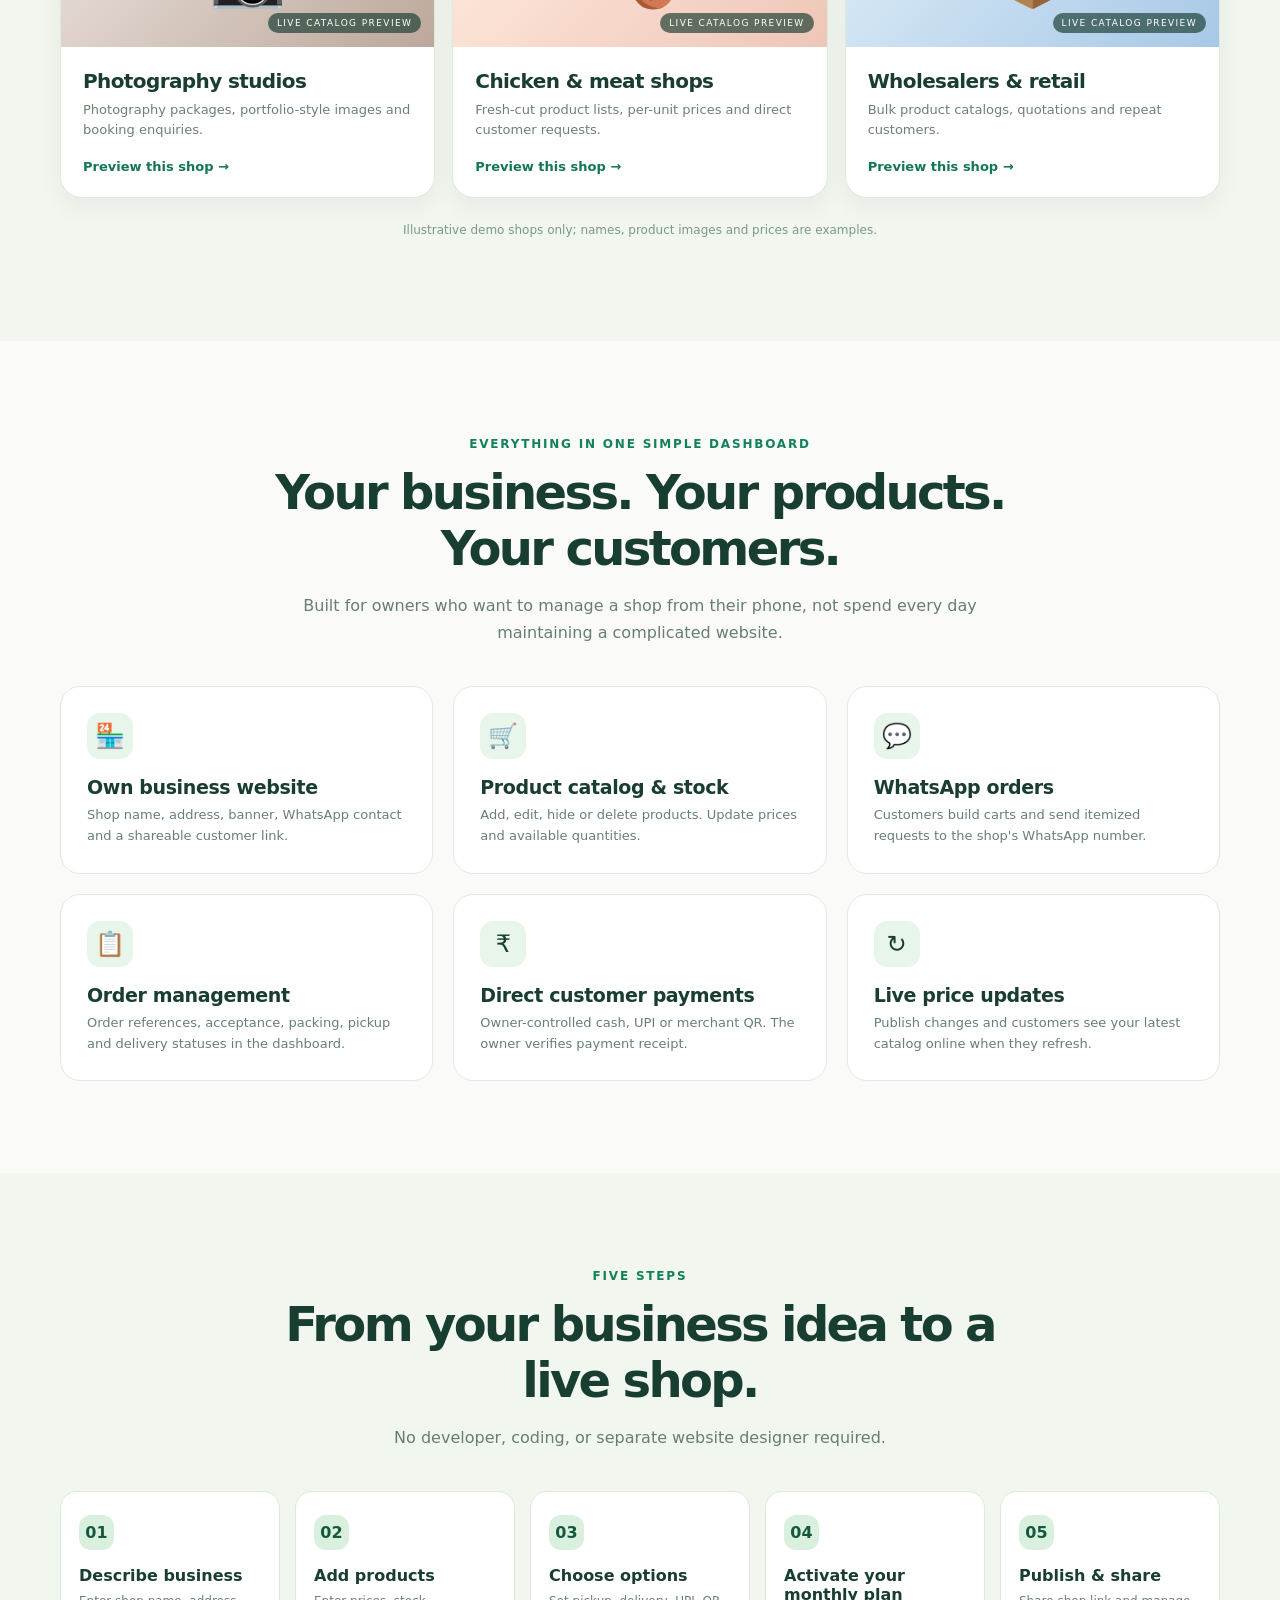
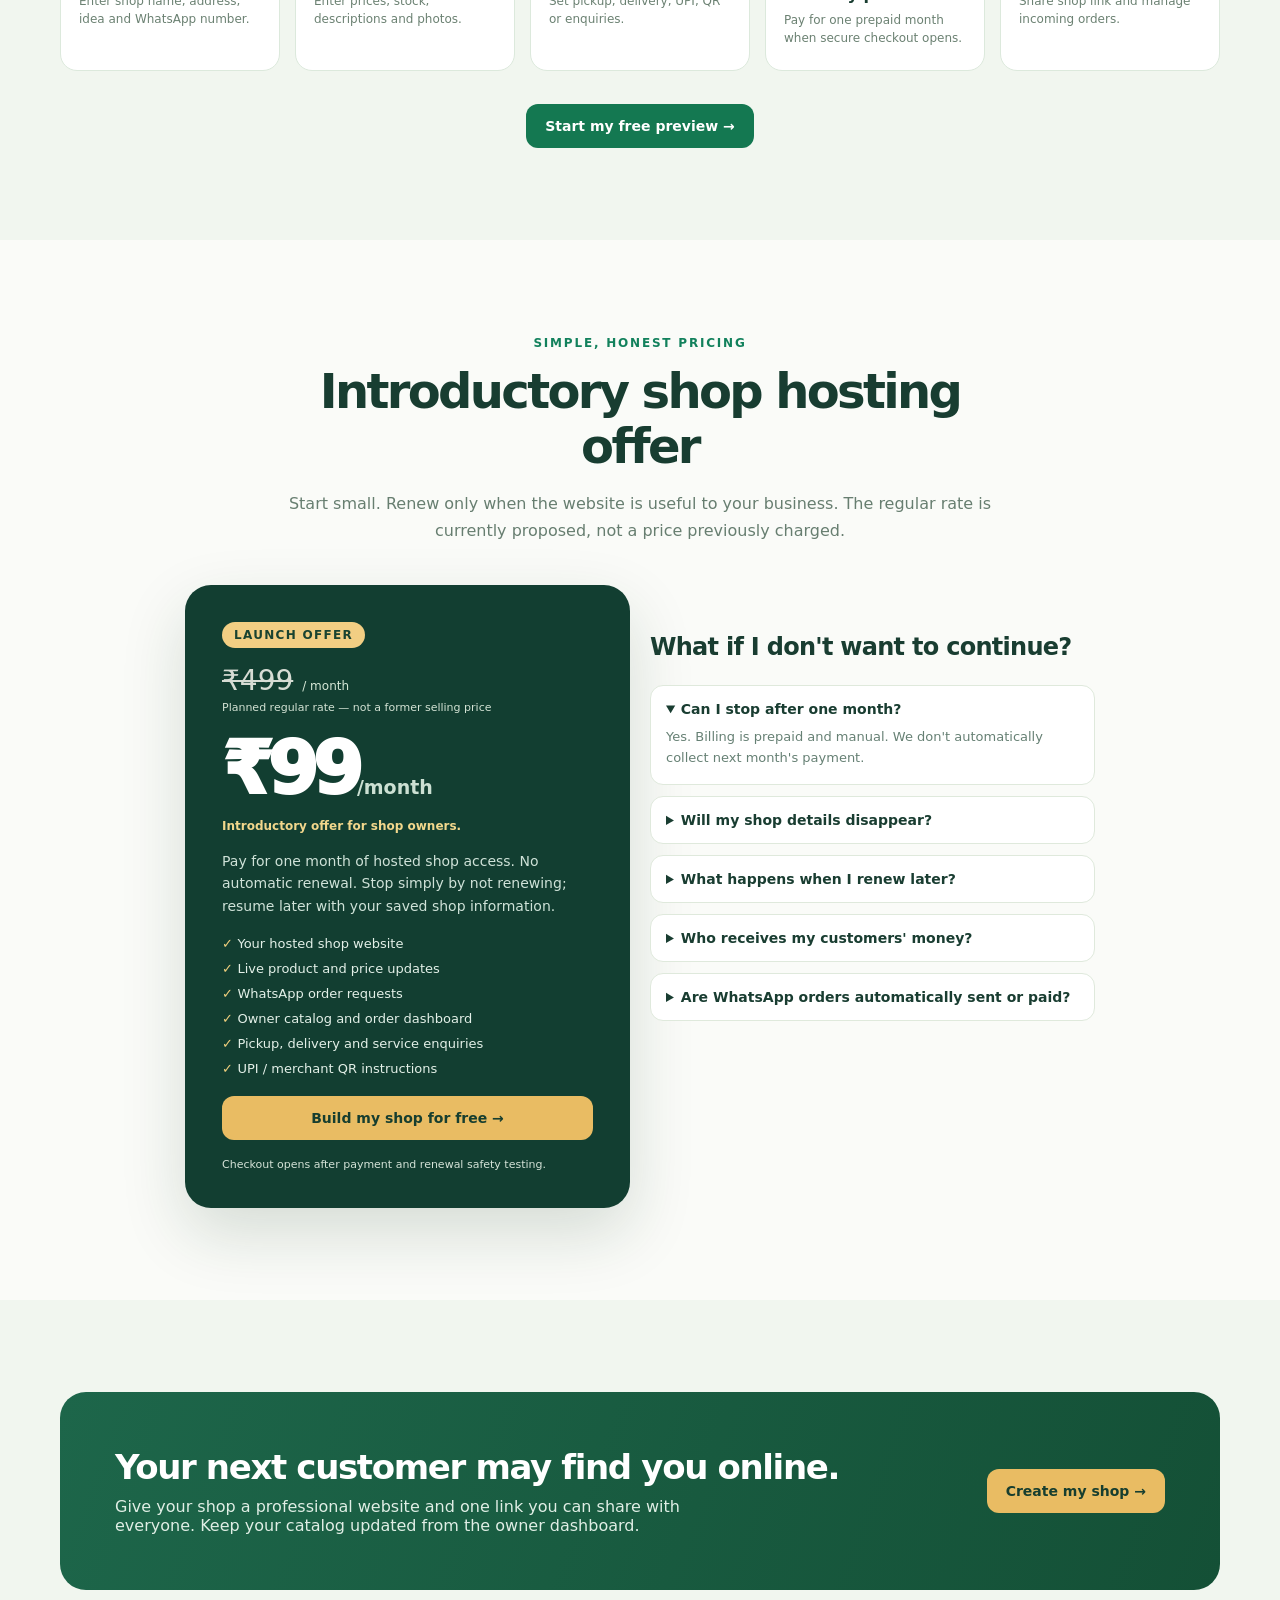
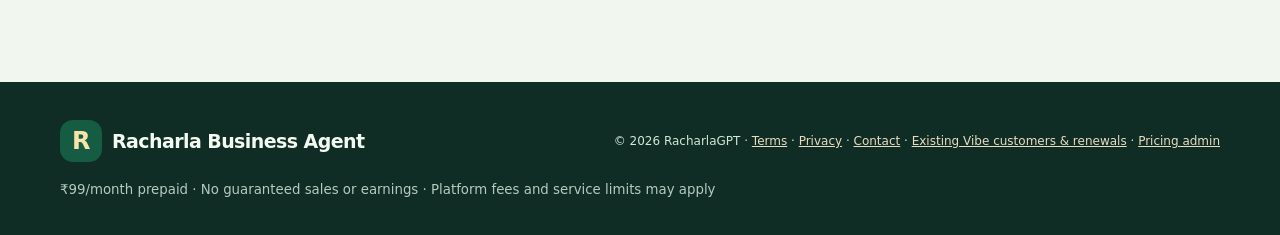
==== commit 2583b117: "feat(home): make returning shop-owner sign-in easy to find" ====
--- a/index.html
+++ b/index.html
@@ -13,8 +13,8 @@
 <header class="topbar"><div class="container nav">
 <a href="#home" class="logo" aria-label="Racharla Business Agent home"><span class="logo-mark">R</span><span>Racharla <b>Business Agent</b></span></a>
 <nav class="navlinks" aria-label="Main"><a href="#designs">Shop designs</a><a href="#features">Features</a><a href="#how">How it works</a><a href="#price">Offer pricing</a><a href="#faq">FAQ</a><a href="legacy.html#admin" title="Requires administrator authentication">Platform Admin</a><a href="admin-pricing.html" title="Requires administrator authentication">Price Control</a></nav>
-<a class="navcta" href="business-agent/monthly.html">Create my shop →</a>
-<details class="mobile-details"><summary aria-label="Open navigation">☰</summary><nav><a href="#designs">Shop designs</a><a href="#features">Features</a><a href="#how">How it works</a><a href="#price">Offer pricing</a><a href="legacy.html#admin">Platform Admin</a><a href="admin-pricing.html">Price Control</a><a class="btn sm" href="business-agent/monthly.html">Build my shop</a></nav></details>
+<a class="navcta" href="business-agent/monthly.html">Create my shop / Owner sign in →</a>
+<details class="mobile-details"><summary aria-label="Open navigation">☰</summary><nav><a href="#designs">Shop designs</a><a href="#features">Features</a><a href="#how">How it works</a><a href="#price">Offer pricing</a><a href="legacy.html#admin">Platform Admin</a><a href="admin-pricing.html">Price Control</a><a href="business-agent/monthly.html">Existing owner sign in</a><a class="btn sm" href="business-agent/monthly.html">Build my shop</a></nav></details>
 </div></header>
 <div id="platformMaintenanceBanner" hidden role="status" style="padding:13px 25px;background:#fff0cf;color:#623b15;text-align:center;font-weight:750"></div>
 <main>
